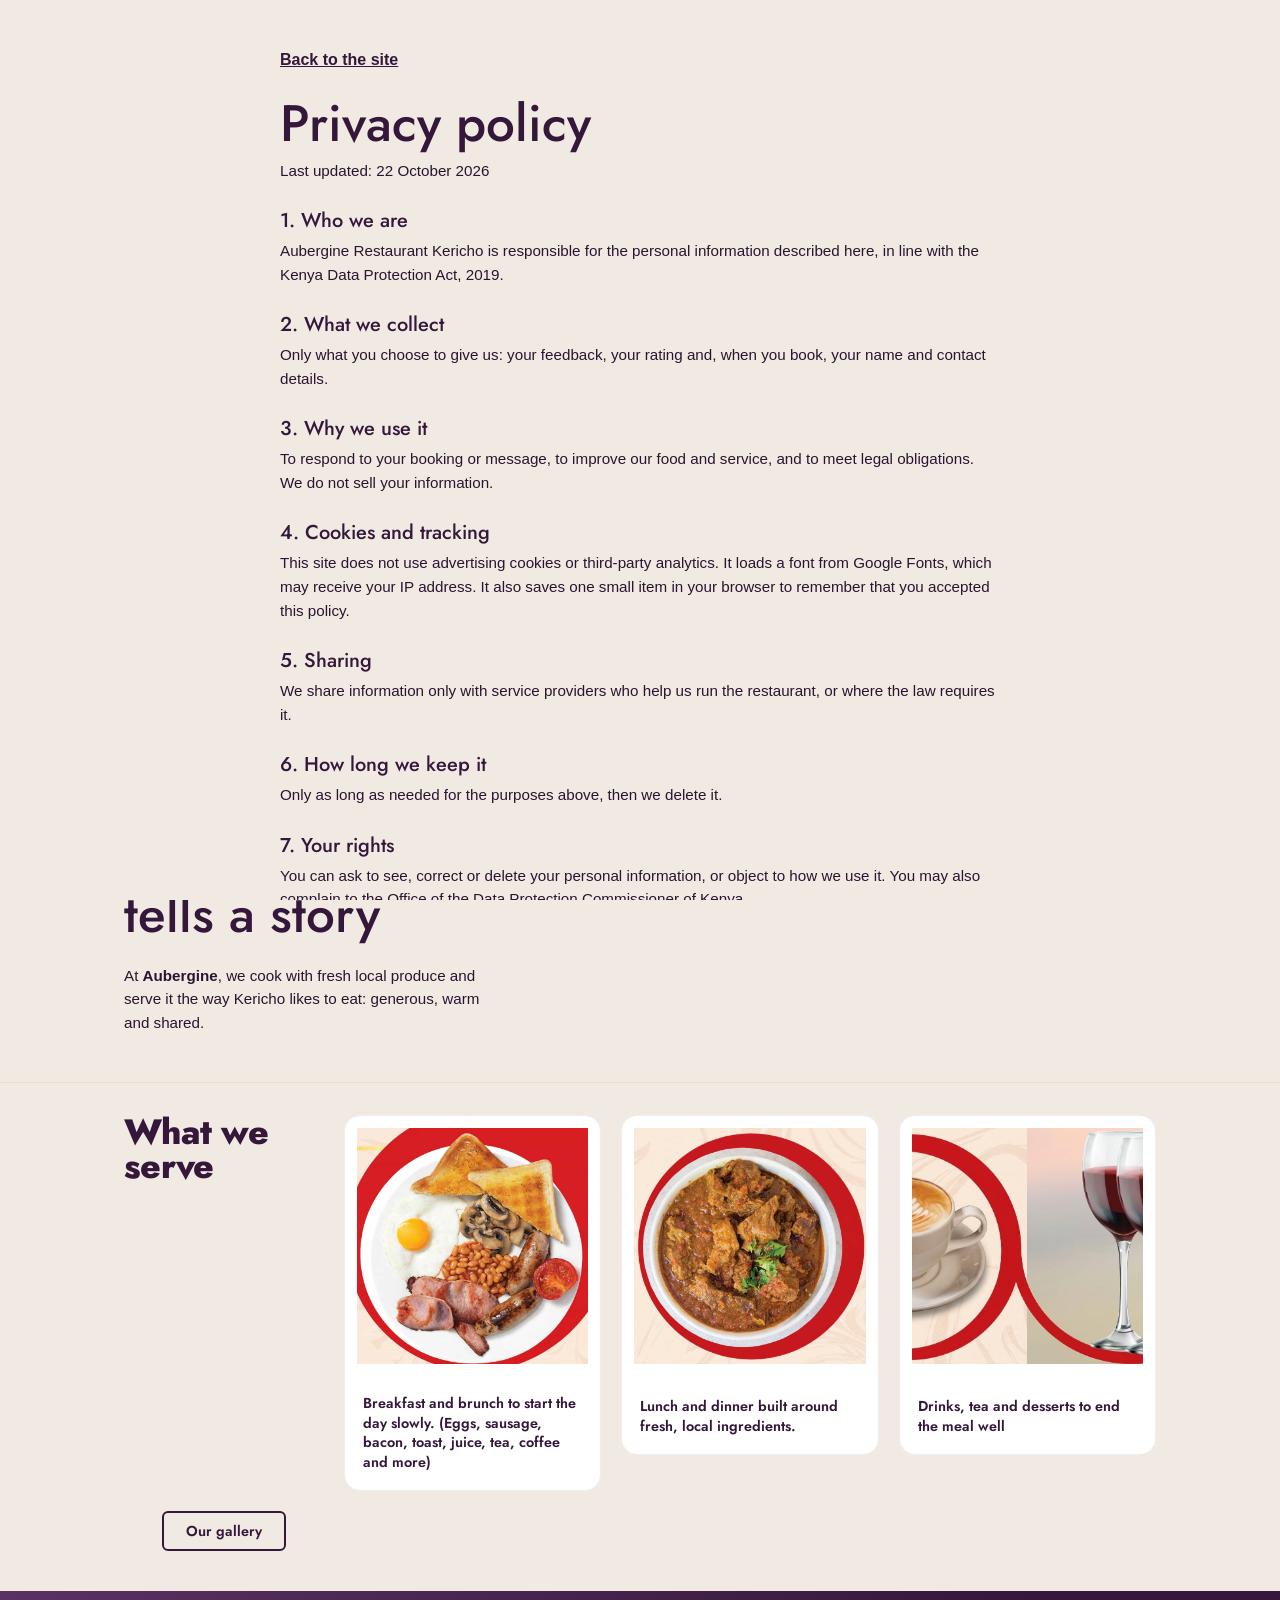
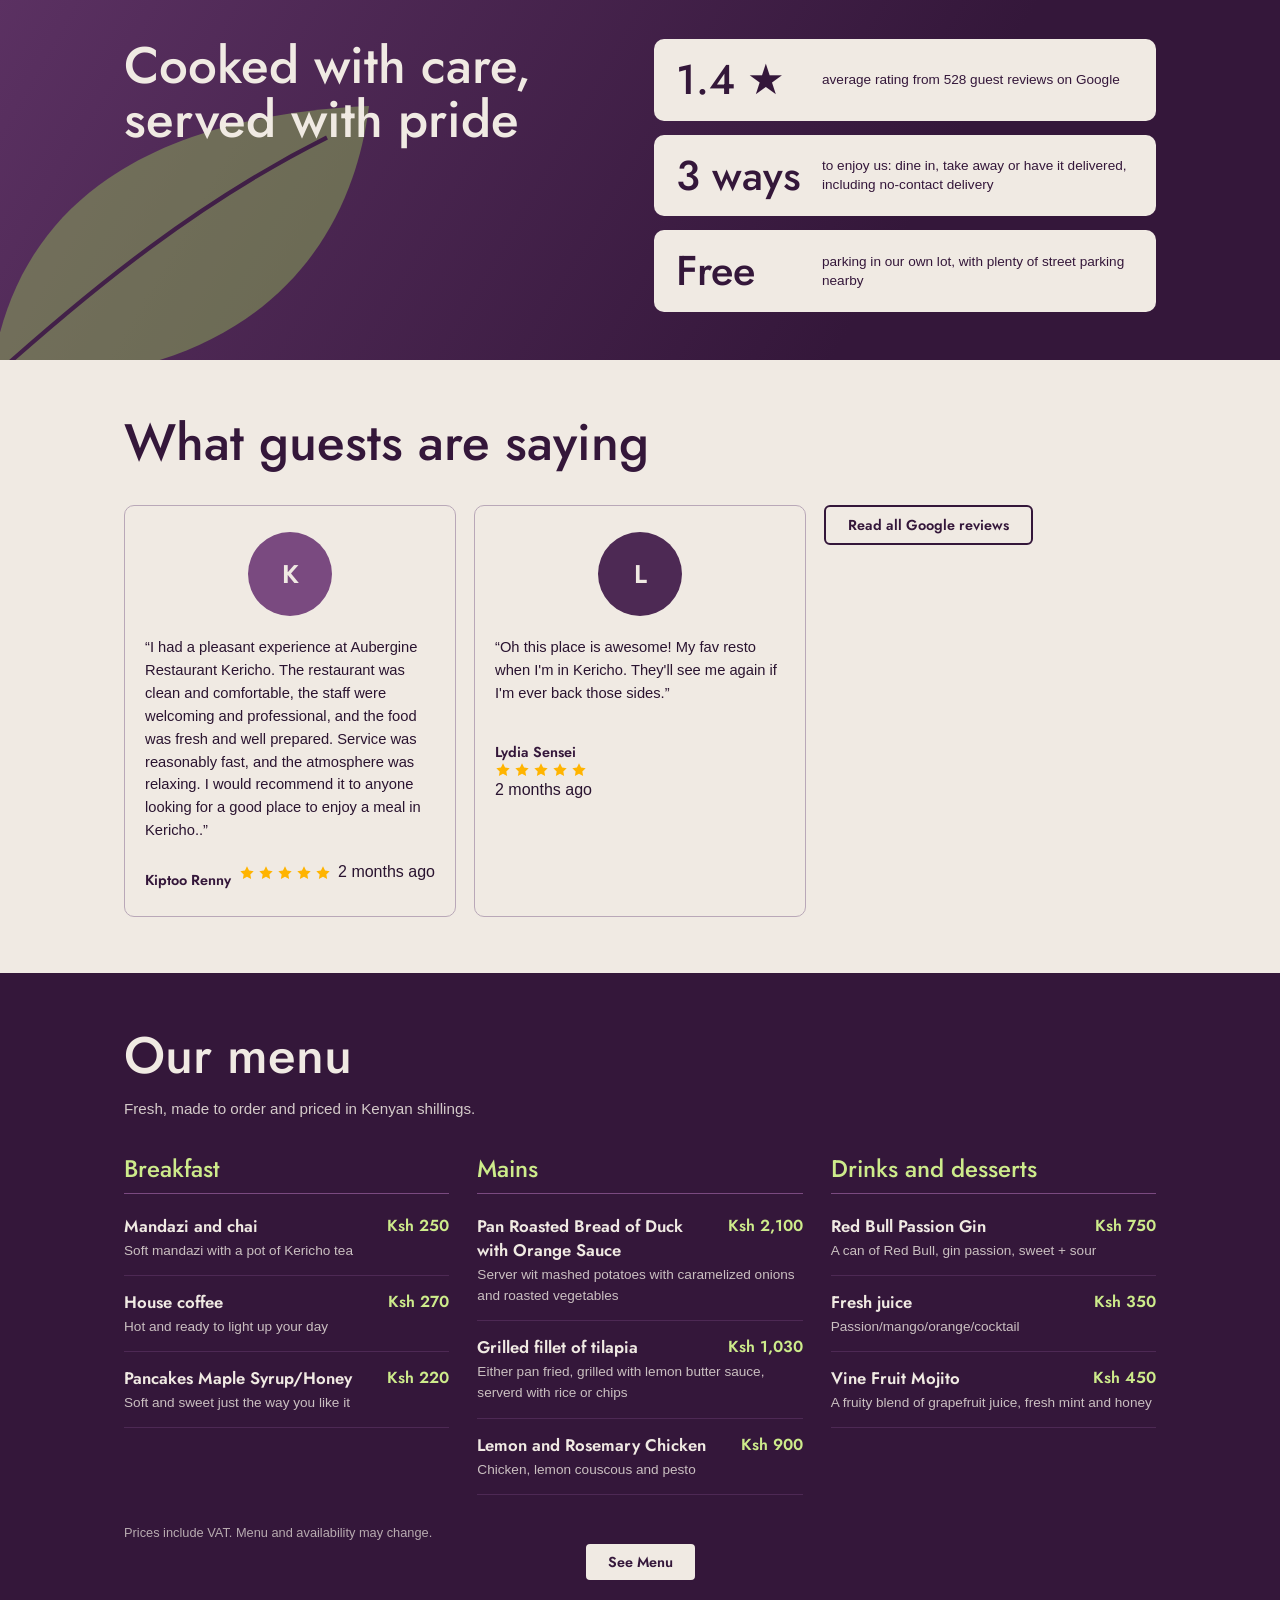
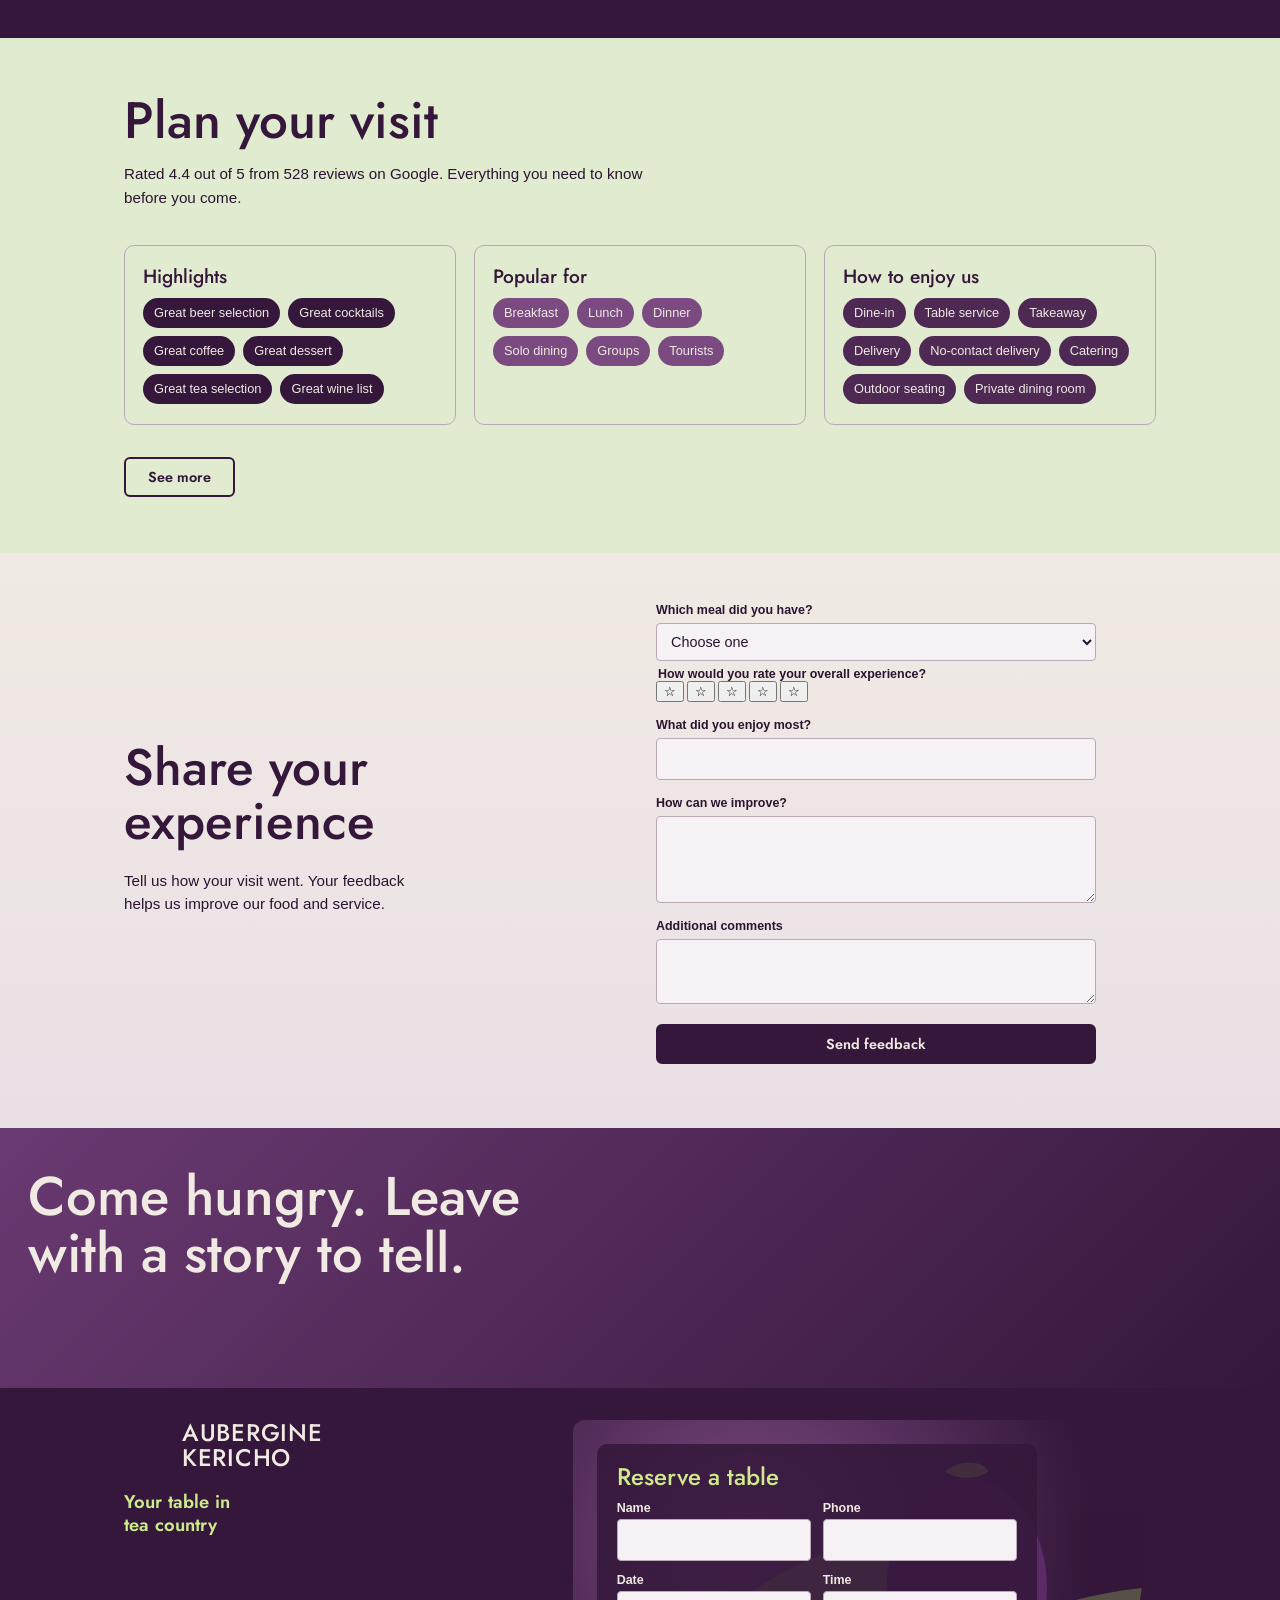
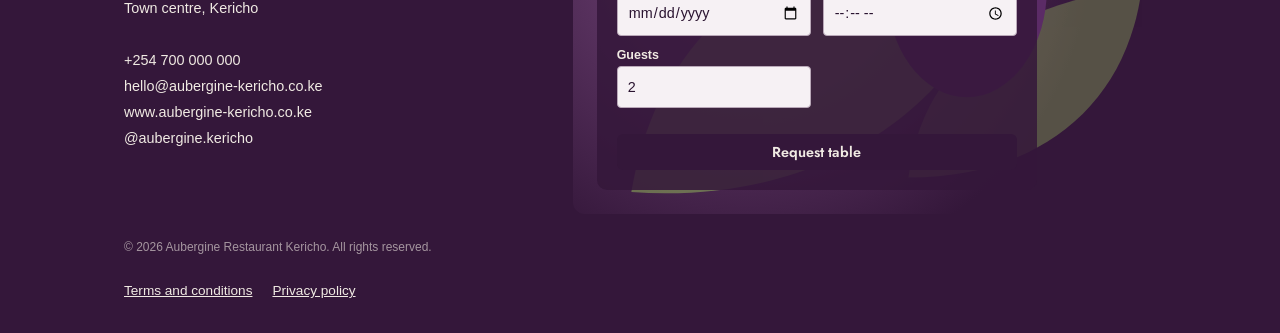
==== index.html @ fbb8e42e "aubergine site" ====
<!DOCTYPE html>
<html lang="en">
<head>
<meta charset="utf-8">
<meta name="viewport" content="width=device-width, initial-scale=1, viewport-fit=cover">
<title>Aubergine Restaurant Kericho</title>
<link rel="preconnect" href="https://fonts.googleapis.com">
<link rel="preconnect" href="https://fonts.gstatic.com" crossorigin>
<link href="https://fonts.googleapis.com/css2?family=Jost:wght@400;500;600;700&display=swap" rel="stylesheet">
<link rel="stylesheet" href="style.css">
</head>
<body>

<header class="hero" id="top">
 <nav aria-label="Main">
  <a class="brand" href="#top">AUBERGINE<br>KERICHO</a>
  <ul id="navlinks"><li><a href="#about">About</a></li><li><a href="#menu">Menu</a></li><li><a href="#info">Visit</a></li><li><a href="#guests">Guests</a></li><li><a href="#feedback">Feedback</a></li><li><a href="#contact">Contact</a></li></ul>
  <button type="button" class="burger" id="burger" aria-label="Menu" aria-expanded="false" aria-controls="navlinks"><span></span><span></span><span></span></button>
 </nav>
 <h1>Good food, grown in tea country.</h1>
</header>

<div class="strip">
 <div class="wrap"><p>A table is waiting for you in Kericho</p><a class="btn" href="#contact">Reserve a table</a></div>
</div>

<section class="intro" id="about">
 <div class="wrap">
  <div><h2>Every plate<br>tells a story</h2>
  <p>At <strong>Aubergine</strong>, we cook with fresh local produce and serve it the way Kericho likes to eat: generous, warm and shared.</p></div>
 </div>
</section>

<section class="help" id="serve" aria-label="What we serve">
 <div class="wrap">
  <h3>What we<br>serve</h3>
  <div class="card">
    <img src="public/brkfast.jpg" alt="Breakfast and brunch">
  <p>Breakfast and brunch to start the day slowly.
    (Eggs, sausage, bacon, toast, juice, tea, coffee and more)
  </p></div>
  <div class="card">
    <img src="public/dinner.jpg" alt="Lunch and dinner">
    <p>Lunch and dinner built around fresh, local ingredients.

    </p></div>
  <div class="card">
    <img src="public/cocktail.jpg" alt="Drinks, tea and desserts">
    <p>Drinks, tea and desserts to end the meal well</p></div>
  <div class="button" style="text-align:center;position:relative;color:#fff;"><a href="aubergine-gallery.html" class="btn">Our gallery</a></div>
 </div>
</section>

<section class="impact" aria-label="Why guests choose us">
 <svg class="leaf" viewBox="0 0 400 300" aria-hidden="true"><path d="M20 280C40 120 160 30 380 20 360 180 240 290 20 280Z" fill="#8FB05A"/><path d="M20 280C120 190 220 110 340 50" stroke="#34173A" stroke-width="4" fill="none"/></svg>
 <div class="wrap">
  <h2>Cooked with care,<br>served with pride</h2>
  <div class="stats">
   <div class="stat"><b><span class="count" data-target="4.4" data-decimals="1">0</span> ★</b><span>average rating from 528 guest reviews on Google</span></div>
   <div class="stat"><b>3 ways</b><span>to enjoy us: dine in, take away or have it delivered, including no-contact delivery</span></div>
   <div class="stat"><b>Free</b><span>parking in our own lot, with plenty of street parking nearby</span></div>
  </div>
 </div>
</section>

<section class="say" id="guests">
 <div class="wrap">
  <h2>What guests are saying</h2>
  <div class="quotes">
   <div class="quote"><div class="av" style="background:#7A4A80">K</div><p>“I had a pleasant experience at Aubergine Restaurant Kericho. The restaurant was clean and comfortable, the staff were welcoming and professional, and the food was fresh and well prepared. Service was reasonably fast, and the atmosphere was relaxing. I would recommend it to anyone looking for a good place to enjoy a meal in Kericho..”</p>
   <div class="review-foot">
   <cite>Kiptoo Renny</cite>
<div class="stars">
  <svg viewBox="0 0 24 24"><path d="M12 2l3.09 6.26L22 9.27l-5 4.87 1.18 6.88L12 17.77l-6.18 3.25L7 14.14 2 9.27l6.91-1.01L12 2z"/></svg>
  <svg viewBox="0 0 24 24"><path d="M12 2l3.09 6.26L22 9.27l-5 4.87 1.18 6.88L12 17.77l-6.18 3.25L7 14.14 2 9.27l6.91-1.01L12 2z"/></svg>
  <svg viewBox="0 0 24 24"><path d="M12 2l3.09 6.26L22 9.27l-5 4.87 1.18 6.88L12 17.77l-6.18 3.25L7 14.14 2 9.27l6.91-1.01L12 2z"/></svg>
  <svg viewBox="0 0 24 24"><path d="M12 2l3.09 6.26L22 9.27l-5 4.87 1.18 6.88L12 17.77l-6.18 3.25L7 14.14 2 9.27l6.91-1.01L12 2z"/></svg>
  <svg viewBox="0 0 24 24"><path d="M12 2l3.09 6.26L22 9.27l-5 4.87 1.18 6.88L12 17.77l-6.18 3.25L7 14.14 2 9.27l6.91-1.01L12 2z"/></svg>
</div>
<span class="when">2 months ago</span>
</div>
</div>
   <div class="quote"><div class="av" style="background:#4D2954">L</div><p>“Oh this place is awesome! My fav resto when I'm in Kericho. They'll see me again if I'm ever back those sides.”</p>
   <cite>Lydia Sensei</cite>
   <div class="stars">
  <svg viewBox="0 0 24 24"><path d="M12 2l3.09 6.26L22 9.27l-5 4.87 1.18 6.88L12 17.77l-6.18 3.25L7 14.14 2 9.27l6.91-1.01L12 2z"/></svg>
  <svg viewBox="0 0 24 24"><path d="M12 2l3.09 6.26L22 9.27l-5 4.87 1.18 6.88L12 17.77l-6.18 3.25L7 14.14 2 9.27l6.91-1.01L12 2z"/></svg>
  <svg viewBox="0 0 24 24"><path d="M12 2l3.09 6.26L22 9.27l-5 4.87 1.18 6.88L12 17.77l-6.18 3.25L7 14.14 2 9.27l6.91-1.01L12 2z"/></svg>
  <svg viewBox="0 0 24 24"><path d="M12 2l3.09 6.26L22 9.27l-5 4.87 1.18 6.88L12 17.77l-6.18 3.25L7 14.14 2 9.27l6.91-1.01L12 2z"/></svg>
  <svg viewBox="0 0 24 24"><path d="M12 2l3.09 6.26L22 9.27l-5 4.87 1.18 6.88L12 17.77l-6.18 3.25L7 14.14 2 9.27l6.91-1.01L12 2z"/></svg>
</div>
<span class="when">2 months ago</span>
</div>
<div class="button" syle="text-align:center;"><a href="https://www.google.com/maps/place/Aubergine+Restaurant+Kericho/@-0.3686325,35.2869205,15z/data=!4m15!1m8!3m7!1s0x182a57a4e3a157e9:0xf380d24f5758630e!2sAubergine+Restaurant+Kericho!8m2!3d-0.3686325!4d35.2869205!10e5!16s%2Fg%2F11f62tsm5w!3m5!1s0x182a57a4e3a157e9:0xf380d24f5758630e!8m2!3d-0.3686325!4d35.2869205!16s%2Fg%2F11f62tsm5w?entry=ttu&g_ep=EgoyMDI2MTAyMC4wIKXMDSoASAFQAw%3D%3D" class="btn">Read all Google reviews</a></div>
</div>
</section>

<section class="menu" id="menu">
 <div class="wrap">
  <h2>Our menu</h2>
  <p class="sub">Fresh, made to order and priced in Kenyan shillings.</p>
  <div class="mcols">
   <div class="mcol"><h3>Breakfast</h3>
    <div class="item"><b>Mandazi and chai</b><i class="pr" style="font-style:normal">Ksh 250</i><span>Soft mandazi with a pot of Kericho tea</span></div>
    <div class="item"><b>House coffee</b><i class="pr" style="font-style:normal">Ksh 270</i><span>Hot and ready to light up your day</span></div>
    <div class="item"><b>Pancakes Maple Syrup/Honey</b><i class="pr" style="font-style:normal">Ksh 220</i><span>Soft and sweet just the way you like it</span></div>
   </div>
   <div class="mcol"><h3>Mains</h3>
    <div class="item"><b>Pan Roasted Bread of Duck with Orange Sauce</b><i class="pr" style="font-style:normal">Ksh 2,100</i><span>Server wit mashed potatoes with caramelized onions and roasted vegetables</span></div>
    <div class="item"><b>Grilled  fillet of tilapia</b><i class="pr" style="font-style:normal">Ksh 1,030</i><span>Either pan fried, grilled with lemon butter sauce, serverd with rice or chips</span></div>
    <div class="item"><b>Lemon and Rosemary Chicken</b><i class="pr" style="font-style:normal">Ksh 900</i><span>Chicken, lemon couscous and pesto</span></div>
   </div>
   <div class="mcol"><h3>Drinks and desserts</h3>
    <div class="item"><b>Red Bull Passion Gin</b><i class="pr" style="font-style:normal">Ksh 750</i><span>A can of Red Bull, gin passion, sweet + sour</span></div>
    <div class="item"><b>Fresh juice</b><i class="pr" style="font-style:normal">Ksh 350</i><span>Passion/mango/orange/cocktail</span></div>
    <div class="item"><b>Vine Fruit Mojito</b><i class="pr" style="font-style:normal">Ksh 450</i><span>A fruity blend of grapefruit juice, fresh mint and honey</span></div>
   </div>
  </div>
  <p class="note">Prices include VAT. Menu and availability may change.</p>
  <div class="button" style="text-align:center;"><a href="aubergine-menu.html" class="btn">See Menu</a></div>
 </div>
</section>

<section class="info" id="info">
 <div class="wrap">
  <h2>Plan your visit</h2>
  <p class="sub">Rated 4.4 out of 5 from 528 reviews on Google. Everything you need to know before you come.</p>
  <div class="igrid" id="igrid">
   <div class="grp"><h3>Highlights</h3><ul><li>Great beer selection</li><li>Great cocktails</li><li>Great coffee</li><li>Great dessert</li><li>Great tea selection</li><li>Great wine list</li></ul></div>
   <div class="grp"><h3>Popular for</h3><ul><li>Breakfast</li><li>Lunch</li><li>Dinner</li><li>Solo dining</li><li>Groups</li><li>Tourists</li></ul></div>
   <div class="grp"><h3>How to enjoy us</h3><ul><li>Dine-in</li><li>Table service</li><li>Takeaway</li><li>Delivery</li><li>No-contact delivery</li><li>Catering</li><li>Outdoor seating</li><li>Private dining room</li></ul></div>
   <div class="grp"><h3>Dining options</h3><ul><li>Breakfast</li><li>Brunch</li><li>Lunch</li><li>Dinner</li><li>Dessert</li><li>Quick bite</li><li>Small plates</li><li>All you can eat</li><li>Late-night food</li><li>Happy-hour food</li></ul></div>
   <div class="grp"><h3>Drinks</h3><ul><li>Beer</li><li>Wine</li><li>Cocktails</li><li>Spirits</li><li>Coffee</li><li>Happy-hour drinks</li><li>Bar on site</li></ul></div>
   <div class="grp"><h3>Vegan and vegetarian</h3><ul><li>Vegan options</li><li>Vegetarian options</li></ul></div>
   <div class="grp"><h3>Atmosphere</h3><ul><li>Casual</li><li>Cosy</li><li>Quiet</li><li>Romantic</li><li>Trendy</li><li>Upmarket</li></ul></div>
   <div class="grp"><h3>Families</h3><ul><li>Good for kids</li><li>Good for kids’ birthdays</li><li>High chairs</li><li>Kids’ menu</li></ul></div>
   <div class="grp"><h3>Reservations</h3><ul><li>Accepted</li><li>Recommended for brunch</li><li>Recommended for lunch</li><li>Recommended for dinner</li></ul></div>
   <div class="grp"><h3>Payments</h3><ul><li>Credit cards</li><li>Debit cards</li><li>Mobile payments (NFC)</li></ul></div>
   <div class="grp"><h3>Parking</h3><ul><li>Free parking lot</li><li>Free street parking</li><li>Plenty of parking</li></ul></div>
   <div class="grp"><h3>Accessibility</h3><ul><li>Wheelchair-accessible car park</li><li>Wheelchair-accessible entrance</li><li>Wheelchair-accessible seating</li><li>Wheelchair-accessible toilet</li><li>Toilet on site</li></ul></div>
  </div>
  <p class="cta"><button type="button" class="more" id="more-btn" aria-expanded="false" aria-controls="igrid">See more</button></a></p>
 </div>
</section>

<section class="share" id="feedback">
 <div class="wrap">
  <div><h2>Share your<br>experience</h2><p class="lead">Tell us how your visit went. Your feedback helps us improve our food and service.</p></div>
  <div>
   <form id="fb" novalidate>
    <label for="meal">Which meal did you have?</label>
    <select id="meal" required><option value="">Choose one</option><option>Breakfast / Brunch</option><option>Lunch</option><option>Dinner</option><option>Drinks and dessert</option></select>
    <fieldset><legend>How would you rate your overall experience?</legend>
     <div class="stars" id="stars" role="radiogroup" aria-label="Rating"></div></fieldset>
    <label for="love">What did you enjoy most?</label><input id="love" type="text" maxlength="120" autocomplete="off">
    <label for="improve">How can we improve?</label><textarea id="improve" rows="3" maxlength="500"></textarea>
    <label for="more">Additional comments</label><textarea id="more" rows="2" maxlength="500"></textarea>
    <button class="btn" type="submit">Send feedback</button>
   </form>
   <div class="thanks" id="thanks" role="status" tabindex="-1">Thank you. Your feedback has been recorded and helps us serve you better.</div>
  </div>
 </div>
</section>

<section class="fhero" aria-label="Closing"><h2>Come hungry. Leave with a story to tell.</h2></section>

<footer id="contact">
 <div class="wrap">
  <div>
   <a class="brand" href="#top"><svg width="48" height="48" aria-hidden="true" style="color:var(--lime)"><use href="#logo"/></svg><span style="font-size:1.5rem">AUBERGINE<br>KERICHO</span></a>
   <p class="tag">Your table in<br>tea country</p>
   <address>
    Town centre, Kericho<br><br>
    +254 700 000 000<br>
    hello@aubergine-kericho.co.ke<br>
    www.aubergine-kericho.co.ke<br>
    @aubergine.kericho
   </address>
  </div>
  <div class="panel">
   <svg viewBox="0 0 400 280" preserveAspectRatio="xMidYMid slice" aria-hidden="true"><g fill="#8FB05A" opacity=".55"><path d="M40 260C60 140 150 80 300 70 290 190 180 270 40 260Z"/><path d="M230 250C240 170 300 130 390 120 380 200 320 250 230 250Z" opacity=".7"/></g><ellipse cx="270" cy="120" rx="55" ry="75" fill="#5B2B66"/><path d="M255 40c10-8 25-8 30 0-8 6-22 6-30 0Z" fill="#8FB05A"/></svg>
   <form class="rform" id="rform" novalidate>
    <h3>Reserve a table</h3>
    <div><label for="rname">Name</label><input id="rname" type="text" maxlength="60" required autocomplete="name"></div>
    <div><label for="rphone">Phone</label><input id="rphone" type="tel" maxlength="20" pattern="[0-9+ ()\-]{7,20}" required autocomplete="tel"></div>
    <div><label for="rdate">Date</label><input id="rdate" type="date" required></div>
    <div><label for="rtime">Time</label><input id="rtime" type="time" required></div>
    <div><label for="rguests">Guests</label><input id="rguests" type="number" min="1" max="50" value="2" required></div>
    <button class="btn" type="submit">Request table</button>
    <p class="rmsg" id="rmsg" role="status" tabindex="-1"></p>
   </form>

  </div>
 </div>
 <div class="wrap"><div><p class="copy">© 2026 Aubergine Restaurant Kericho. All rights reserved.</p>
 <div class="flinks"><a href="#terms">Terms and conditions</a><a href="#privacy">Privacy policy</a></div></div></div>
</footer>

<section class="legal" id="terms" aria-label="Terms and conditions"><article>
 <a class="back" href="#top">Back to the site</a>
 <h2>Terms and conditions</h2><p>Last updated: 22 October 2026</p>
 <h3>1. About these terms</h3><p>These terms apply to your use of this website and to bookings made with Aubergine Restaurant Kericho (“we”, “us”). By using the site you agree to them.</p>
 <h3>2. Reservations</h3><p>A reservation is held for 15 minutes after the booked time. Please tell us as early as you can if you need to change or cancel. For large groups we may ask for a deposit, which we will confirm with you in advance.</p>
 <h3>3. Menu and prices</h3><p>Menu items and prices are shown in Kenyan shillings and include applicable taxes. Items may be unavailable and prices may change without notice.</p>
 <h3>4. Allergies</h3><p>Please tell your server about any food allergy before ordering. Our kitchen handles common allergens, so we cannot guarantee any dish is completely allergen free.</p>
 <h3>5. Feedback you send us</h3><p>When you send feedback you allow us to use it to improve our service. We will not publish your name without your permission.</p>
 <h3>6. Website use</h3><p>You agree not to misuse the site, attempt to gain unauthorised access, or send harmful code. Content on the site belongs to Aubergine Restaurant Kericho.</p>
 <h3>7. Liability</h3><p>We take reasonable care with the information on this site but do not guarantee it is always complete or current. Nothing here limits your rights under Kenyan consumer law.</p>
 <h3>8. Governing law</h3><p>These terms are governed by the laws of Kenya.</p>
 <h3>9. Contact</h3><p>Questions about these terms: hello@aubergine-kericho.co.ke</p>
</article></section>

<section class="legal" id="privacy" aria-label="Privacy policy"><article>
 <a class="back" href="#top">Back to the site</a>
 <h2>Privacy policy</h2><p>Last updated: 22 October 2026</p>
 <h3>1. Who we are</h3><p>Aubergine Restaurant Kericho is responsible for the personal information described here, in line with the Kenya Data Protection Act, 2019.</p>
 <h3>2. What we collect</h3><p>Only what you choose to give us: your feedback, your rating and, when you book, your name and contact details.</p>
 <h3>3. Why we use it</h3><p>To respond to your booking or message, to improve our food and service, and to meet legal obligations. We do not sell your information.</p>
 <h3>4. Cookies and tracking</h3><p>This site does not use advertising cookies or third-party analytics. It loads a font from Google Fonts, which may receive your IP address. It also saves one small item in your browser to remember that you accepted this policy.</p>
 <h3>5. Sharing</h3><p>We share information only with service providers who help us run the restaurant, or where the law requires it.</p>
 <h3>6. How long we keep it</h3><p>Only as long as needed for the purposes above, then we delete it.</p>
 <h3>7. Your rights</h3><p>You can ask to see, correct or delete your personal information, or object to how we use it. You may also complain to the Office of the Data Protection Commissioner of Kenya.</p>
 <h3>8. Contact</h3><p>Privacy requests: hello@aubergine-kericho.co.ke</p>
 <p>By clicking Accept you confirm you have read this policy and our <a href="#terms">Terms and conditions</a>.</p>
 <p><button type="button" class="btn acc" id="accept">Accept and continue</button></p>
</article></section>

<script src="script.js" defer></script>
</body>
</html>
---- style.css ----
:root{--plum:#34173A;--plum2:#4D2954;--mauve:#7A4A80;--lilac:#B793BA;--cream:#F0EAE3;--cream2:#E6DDD3;--lime:#CDEB8B;--ink:#2A1430;
box-sizing:border-box;padding-top:env(safe-area-inset-top,0px);padding-bottom:env(safe-area-inset-bottom,0px)}
*,*::before,*::after{box-sizing:inherit}
html{scroll-behavior:smooth;scroll-padding-top:64px}
body{margin:0;background:var(--cream);color:var(--ink);font-family:Arial,Helvetica,sans-serif;line-height:1.55}
h1,h2,h3,.brand,.stat b{font-family:Jost,"Futura","Century Gothic",Arial,sans-serif;font-weight:500;line-height:1.05;margin:0}
h2{font-size:clamp(2rem,4.5vw,3.2rem);color:var(--plum)}
p{margin:0}
a{color:inherit}
:focus-visible{outline:3px solid var(--lime);outline-offset:3px}
.wrap{max-width:1080px;margin:0 auto;padding:0 24px}
.btn{display:inline-block;background:var(--lime);color:var(--plum);font:600 .9rem Jost,Arial,sans-serif;padding:10px 22px;border-radius:6px;text-decoration:none;border:0;cursor:pointer}
.btn:hover{background:#dff4ae}

/* nav */
nav{position:absolute;inset:0 0 auto 0;z-index:5;display:flex;justify-content:space-between;align-items:center;padding:18px 28px;color:var(--cream)}
.brand{display:flex;align-items:center;gap:10px;font-size:1.15rem;letter-spacing:.04em;text-decoration:none}
nav ul{display:flex;gap:24px;list-style:none;margin:0;padding:0;font-size:.9rem}
nav a{text-decoration:none}nav ul a:hover{color:var(--lime)}

/* hero */
.hero{
    position: relative;
    min-height: clamp(520px, 78vh, 760px);
    display: flex;
    flex-direction: column;
    justify-content:flex-end;
    padding:0 28px 56px;
    background:
    linear-gradient(to bottom,rgba(29,16,54,0.65)0%, rgba(29,16,54,0.15)5%),
    url('public/hero.jpg') center/cover no-repeat;
    color:var(--cream);
}
.hero h1{
    position: relative;
    font-size:clamp(2.6rem,7vw,5rem);
    max-width:640px;
    margin-top:80px;
    z-index:2;
}
.strip{background:var(--plum);color:var(--cream);padding:18px 0}
.strip .wrap{display:flex;justify-content:space-between;align-items:center;gap:16px;flex-wrap:wrap}
.strip p{font:400 1.2rem Jost,Arial,sans-serif}

/* intro */
.intro{padding:56px 0 48px}
.intro p{max-width:360px;margin-top:22px;font-size:.95rem}
.intro .wrap{display:grid;grid-template-columns:1fr 1fr;gap:24px}

/* cards */
.help{border-top:1px solid var(--cream2);padding:32px 0 40px}
.help .wrap{display:grid;grid-template-columns:200px repeat(3,1fr);gap:20px;align-items:start}
.help h3{color:var(--plum);font-size:2.2rem;line-height:0.95;font-weight:800;letter-spacing:-0.02em;align-self:start;margin: top 10px}
.card{
  border-radius:16px;
  padding:0;
  min-height:340px;
  display:flex;
  flex-direction:column;
  background:#fff;
  overflow:hidden;
  border:1px solid #eee;
}
.card img{
  width:100%;
  height:260px;
  object-fit:cover;
  display:block;
  padding:12px;
}
.card p{
  font:600 .9rem/1.35 Jost,Arial,sans-serif;
  color:var(--plum);
  padding:18px;
  margin-top:auto;
}
.card svg{display:none} 

@media (max-width: 768px){
    .help .wrap{
        grid-template-columns: 1fr;
    }
    .card{
        min-height: auto;
    }
    .card img{
        height: 220px;
        object-fit:contain;
        object-position: center;
        padding: 8px;
        background: #fff;
    }
}
.btn{background:var(--cream);color:var(--plum);border:2px solid var(--plum);padding:8px 22px;border-radius:6px;cursor:pointer}
.stat b, .stat b .count {
    font-size: 30px;
    font-weight: 80px;
    line-height: 1;
}
.stat > span {
    font-size: 19px;
    line-height: 1.4;
}
.count {
    font-size: inherit !important;
    font-weight: inherit;
    display: inline;
}
.rating-big {
    font-size: 42px;
    font-weight: 800;
    line-height: 1;
    color: #8FB05A
}
.rating-big .count {
    font-size: inherit !important;
}

/* impact */
.impact{position:relative;background:linear-gradient(120deg,#5b3162,#34173A 70%);color:var(--cream);padding:48px 0;overflow:hidden}
.impact svg.leaf{position:absolute;left:-30px;bottom:-40px;width:420px;opacity:.5}
.impact .wrap{position:relative;display:grid;grid-template-columns:1fr 1fr;gap:28px;align-items:start}
.impact h2{color:var(--cream)}
.stats{display:grid;gap:14px}
.stat{background:var(--cream);color:var(--plum);border-radius:10px;padding:20px 22px;display:grid;grid-template-columns:130px 1fr;gap:16px;align-items:center}
.stat b{font-size:clamp(1.8rem,4vw,2.6rem)}
.stat span{font-size:.85rem}

/* testimonials */
.say{padding:56px 0}
.say h2{margin-bottom:36px}
.quotes{display:grid;grid-template-columns:repeat(3,1fr);gap:18px}
.quote{border:1px solid #b9a8b8;border-radius:10px;padding:26px 20px;text-align:left}
.av{width:84px;height:84px;border-radius:50%;margin:0 auto 20px;display:grid;place-items:center;font:600 1.6rem Jost,sans-serif;color:var(--cream)}
.quote p{font-size:.92rem;min-height:92px}
.quote cite{display:block;margin-top:14px;font:600 .9rem Jost,Arial,sans-serif;font-style:normal;color:var(--plum)}
.review-foot{display:flex;justify-content:space-between;align-items:center;margin-top:14px}
.review-right{display:flex;flex-direction:column;align-items:flex-end;gap:1px;margin-top:1px}
.stars{position:static;right:16px;display:flex;gap:3px}
.stars svg{width:16px;height:16px;fill:#FFB400}
.review-date{font-size:11px;color:#888;font-style:normal}

/* form */
.share{padding:40px 0 64px;background:linear-gradient(var(--cream),#e9e0e6)}
.share .wrap{display:grid;grid-template-columns:1fr 1fr;gap:32px;align-items:center}
.share .lead{margin-top:20px;max-width:300px;font-size:.95rem}
form{display:grid;gap:6px;max-width:440px}
label,legend{font:600 .78rem Arial,sans-serif;color:var(--ink);margin-top:10px}
input,select,textarea{width:100%;font:inherit;font-size:.9rem;padding:9px 10px;border:1px solid #b9a8b8;border-radius:4px;background:#f6f1f4;color:var(--ink)}
fieldset{border:0;padding:0;margin:0}
.form-stars{display:flex;gap:10px;margin-top:6px}
.form-stars button{background:none;border:0;cursor:pointer;font-size:1.6rem;line-height:1;color:#8a6b8e;padding:2px}
.form-stars button.on{color:var(--plum)}
form .btn{background:var(--plum);color:var(--cream);margin-top:14px;width:100%;text-align:center}
.thanks{display:none;background:var(--plum);color:var(--cream);padding:22px;border-radius:8px;max-width:440px}
.thanks.show{display:block}

/* footer */
.fhero{position:relative;background:linear-gradient(135deg,#6a3a72,#34173A);color:var(--cream);padding:40px 28px;min-height:260px;display:flex;align-items:flex-start}
.fhero h2{color:var(--cream);max-width:520px;font-size:clamp(2rem,5vw,3.4rem)}
footer{background:var(--plum);color:var(--cream);padding:32px 0}
footer .wrap{display:grid;grid-template-columns:1fr 1.4fr;gap:32px}
footer .tag{font:600 1.15rem/1.25 Jost,sans-serif;color:var(--lime);margin-top:20px}
footer address{font-style:normal;font-size:.9rem;line-height:1.8;margin-top:60px}
.panel{border-radius:12px;min-height:280px;background:radial-gradient(circle at 30% 30%,#7a4a80,#34173A 70%);position:relative;overflow:hidden}
.panel svg{position:absolute;inset:0;width:100%;height:100%}
.copy{font-size:.75rem;opacity:.6;margin-top:24px}

/* menu */
.menu{padding:56px 0;background:var(--plum);color:var(--cream)}
.menu h2{color:var(--cream)}
.menu .sub{margin:14px 0 36px;font-size:.95rem;max-width:480px;opacity:.85}
.mcols{display:grid;grid-template-columns:repeat(3,1fr);gap:28px}
.mcol h3{font-size:1.5rem;color:var(--lime);padding-bottom:12px;border-bottom:1px solid var(--mauve);margin-bottom:6px}
.item{display:grid;grid-template-columns:1fr auto;gap:2px 14px;padding:14px 0;border-bottom:1px solid var(--plum2)}
.item b{font:600 1.05rem Jost,Arial,sans-serif}
.item .pr{font:600 1rem Jost,Arial,sans-serif;color:var(--lime)}
.item span{grid-column:1/-1;font-size:.85rem;opacity:.8}
.note{margin-top:28px;font-size:.8rem;opacity:.7}
/* plan your visit */
.info{padding:56px 0;background:#E1EBD0}
.info .sub{margin:14px 0 36px;font-size:.95rem;max-width:520px}
.igrid{display:grid;grid-template-columns:repeat(3,1fr);gap:18px}
.grp{border:1px solid #b9a8b8;border-radius:10px;padding:20px 18px}
.grp h3{font-size:1.2rem;color:var(--plum);margin-bottom:12px}
.grp ul{list-style:none;margin:0;padding:0;display:flex;flex-wrap:wrap;gap:8px}
.grp li{background:var(--plum);color:var(--cream);font-size:.8rem;padding:5px 11px;border-radius:999px}
.grp:nth-child(3n+2) li{background:var(--mauve)}
.grp:nth-child(3n) li{background:var(--plum2)}
.igrid:not(.open) .grp:nth-child(n+4){display:none}
.info .cta{margin-top:32px;display:flex;gap:14px;flex-wrap:wrap;align-items:center}
.more{font:600 .9rem Jost,Arial,sans-serif;background:transparent;color:var(--plum);border:2px solid var(--plum);padding:8px 22px;border-radius:6px;cursor:pointer}
.more:hover{background:var(--plum);color:var(--cream)}
.info .btn{background:var(--plum);color:var(--cream)}
/* legal pages */
.legal{display:none;position:fixed;inset:0;z-index:20;overflow-y:auto;background:var(--cream);padding:48px 24px 80px}
.legal:target{display:block}
.legal article{max-width:720px;margin:0 auto}
.legal h2{margin-bottom:8px}
.legal h3{font-size:1.25rem;color:var(--plum);margin:28px 0 8px}
.legal p,.legal li{font-size:.95rem;margin-bottom:8px}
.legal .back{display:inline-block;margin-bottom:24px;font-weight:600;color:var(--plum)}
.flinks{display:flex;gap:20px;margin-top:24px;font-size:.85rem}
@media (max-width:820px){
 .igrid{grid-template-columns:1fr}
 .mcols{grid-template-columns:1fr}
 nav ul{display:none}
 .intro .wrap,.impact .wrap,.share .wrap,footer .wrap{grid-template-columns:1fr}
 .help .wrap{grid-template-columns:1fr}
 .quotes{grid-template-columns:1fr}
 .stat{grid-template-columns:110px 1fr}
 footer address{margin-top:24px}
}
@media (prefers-reduced-motion:reduce){html{scroll-behavior:auto}}

/* hero tweaks */
nav{display:grid;grid-template-columns:1fr auto 1fr;align-items:center}
nav .brand{grid-column:2;justify-content:center;text-align:center}
nav ul{grid-column:3;justify-self:end}
.burger{display:none;grid-column:3;justify-self:end}
.strip .btn{background:#fff;color:var(--plum)}
.strip .btn:hover{background:var(--cream)}

/* mobile menu */
@media (max-width:820px){
 .burger{display:flex;flex-direction:column;gap:5px;background:none;border:0;padding:10px;cursor:pointer}
 .burger span{display:block;width:24px;height:2px;background:var(--cream);border-radius:2px}
 nav ul{display:none;position:absolute;top:100%;left:0;right:0;flex-direction:column;gap:0;background:var(--plum);padding:8px 28px 16px}
 nav.open ul{display:flex}
 nav ul a{display:block;padding:10px 0}
}
/* reservation form on the footer image */
.panel{display:flex;align-items:center;padding:24px}
.rform{position:relative;z-index:1;width:100%;background:rgba(52,23,58,.85);border-radius:10px;padding:20px;display:grid;grid-template-columns:1fr 1fr;gap:12px}
.rform h3{grid-column:1/-1;color:var(--lime);font-size:1.5rem}
.rform label{display:block;margin:0 0 4px;color:var(--cream);font-size:.78rem}
.rform .btn{grid-column:1/-1;border:0;cursor:pointer;width:100%}
.rform .rmsg{grid-column:1/-1;font-size:.85rem;color:var(--cream);display:none}
.rform .rmsg.show{display:block}
.legal .acc{background:var(--plum);color:var(--cream);margin-top:8px}
@media (max-width:820px){.rform{grid-template-columns:1fr}}
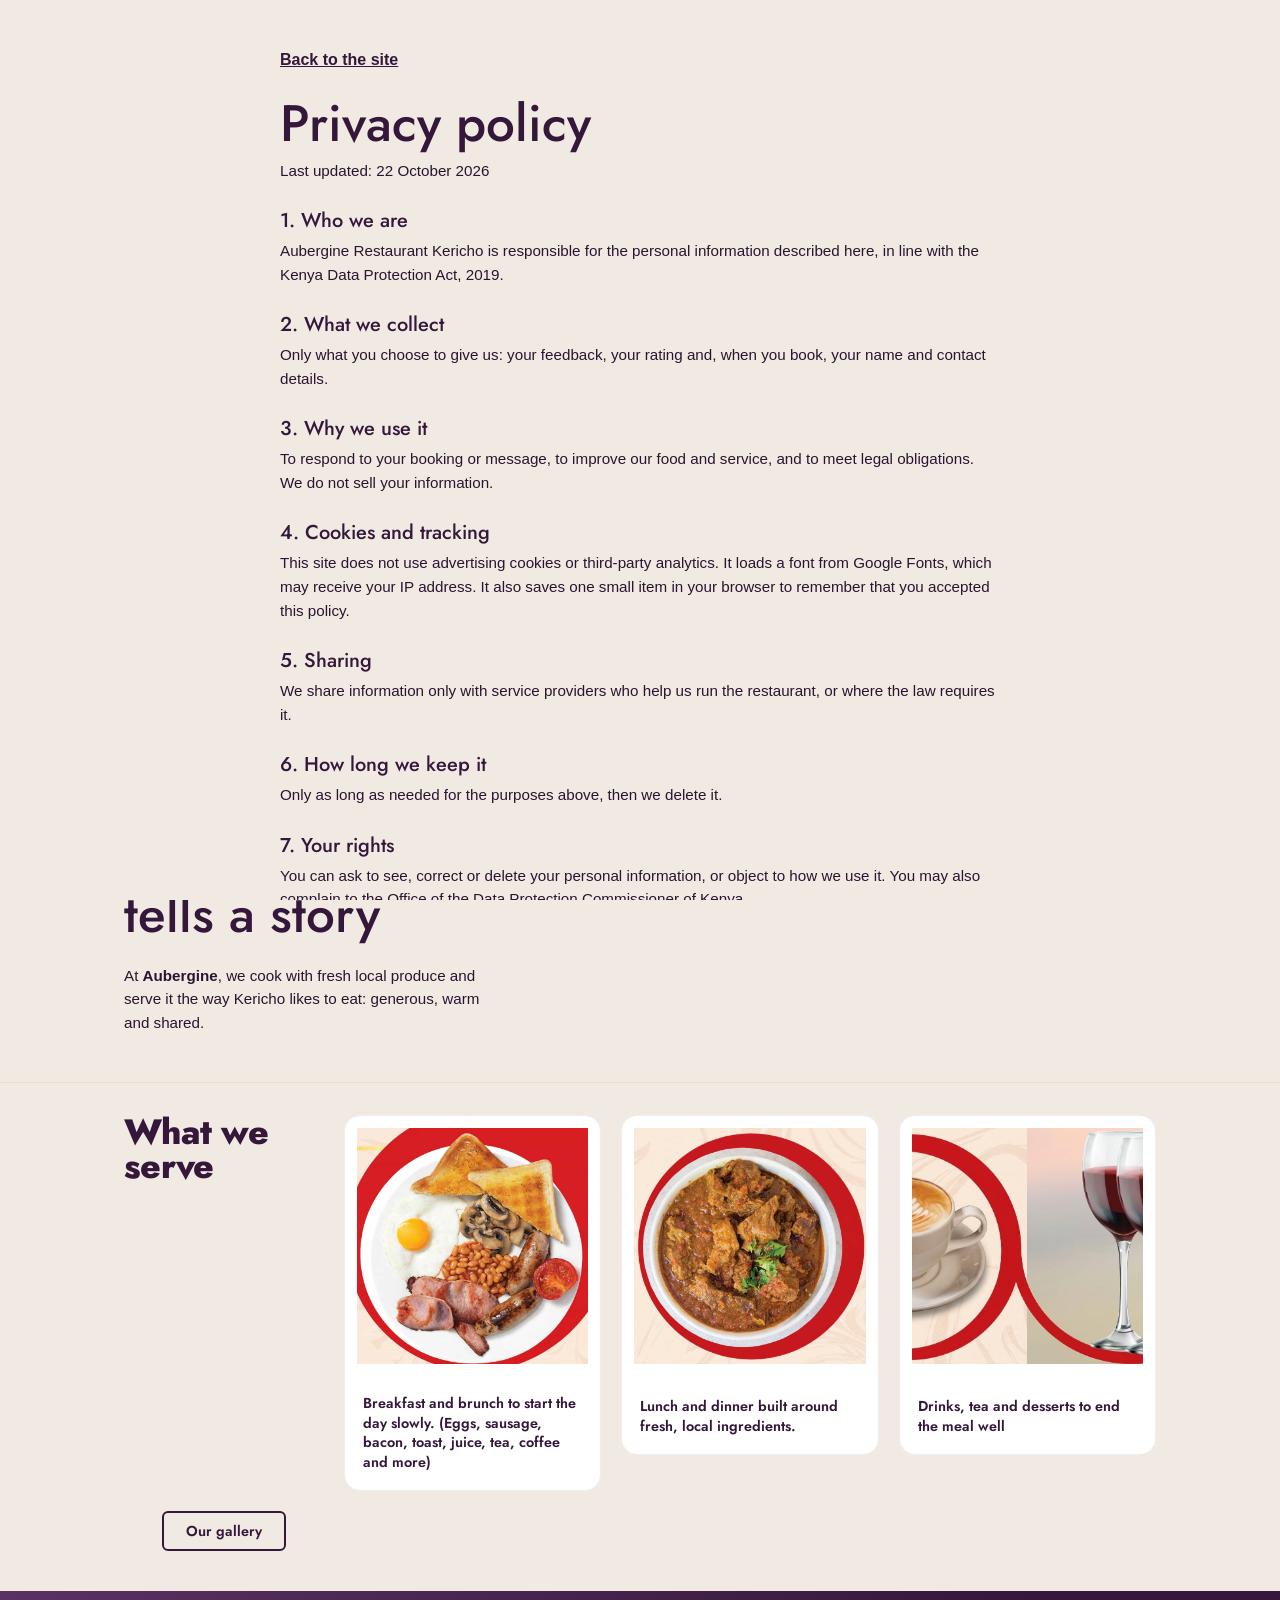
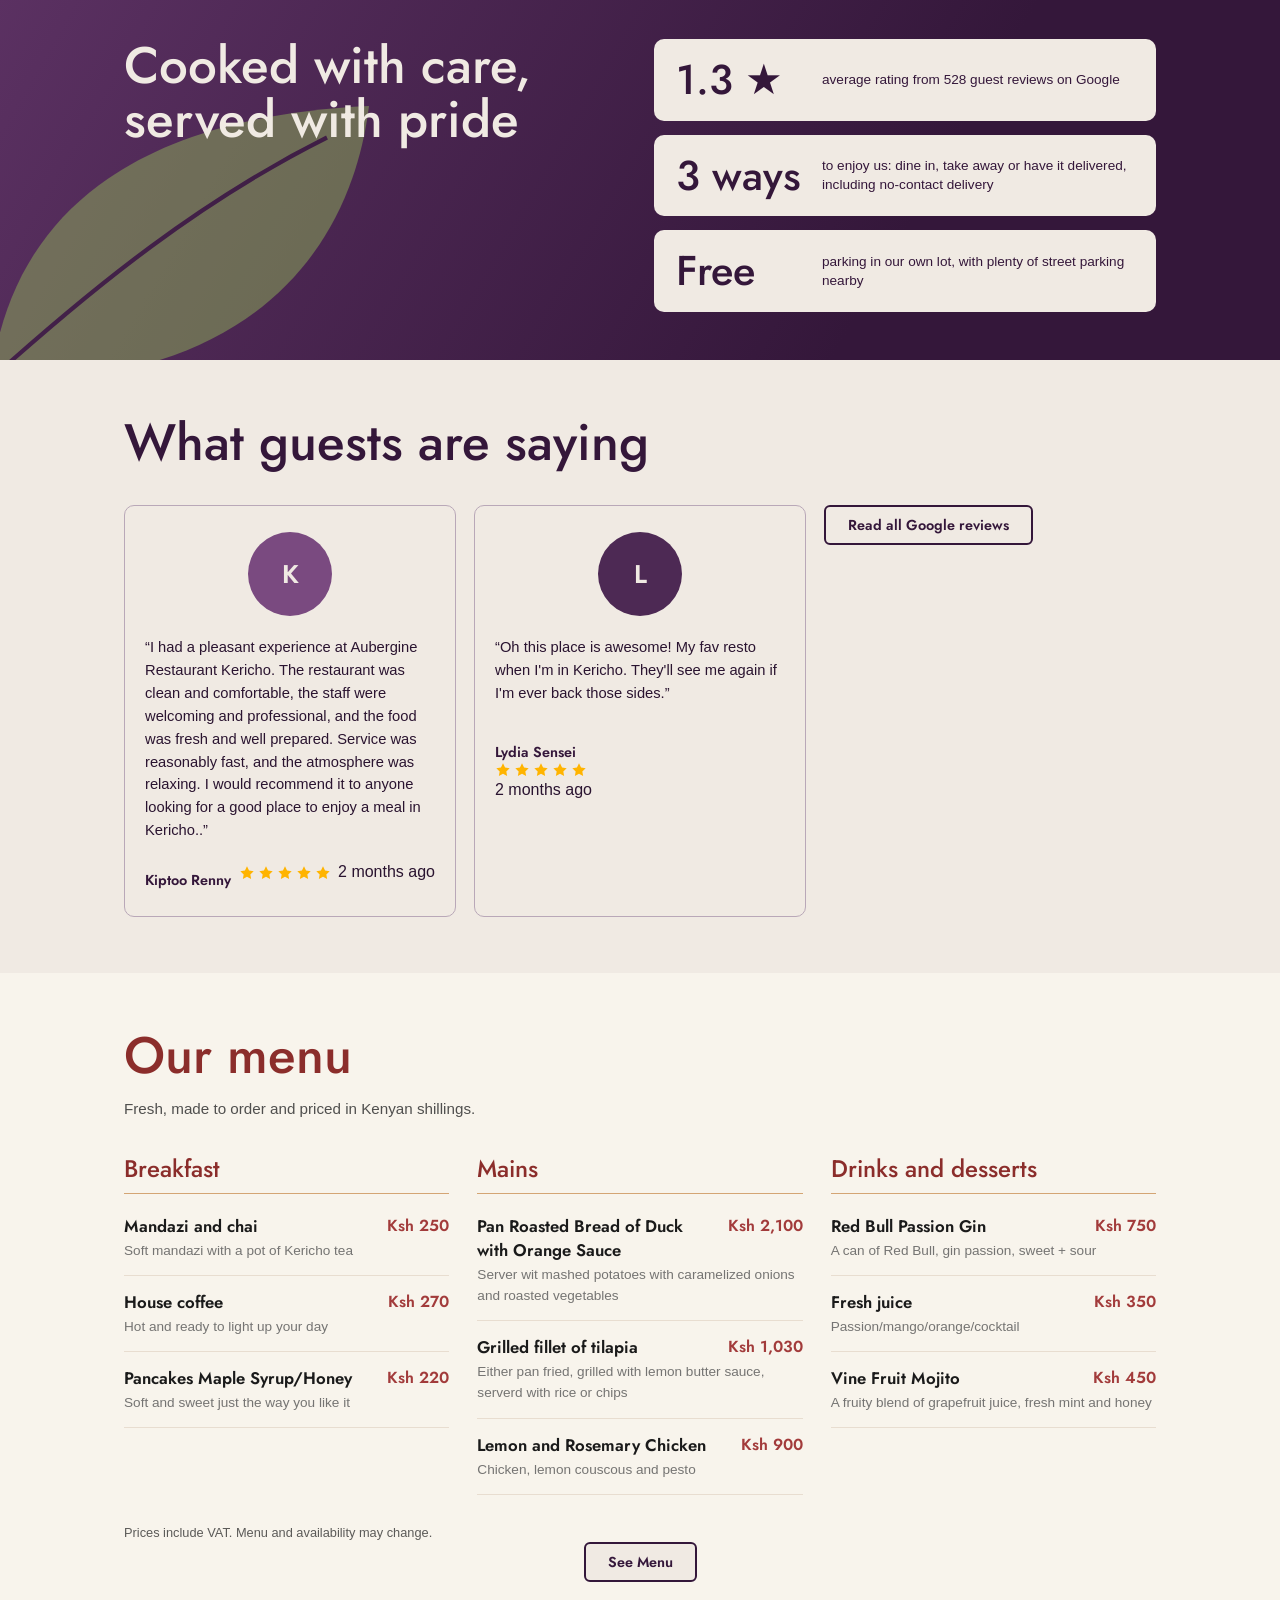
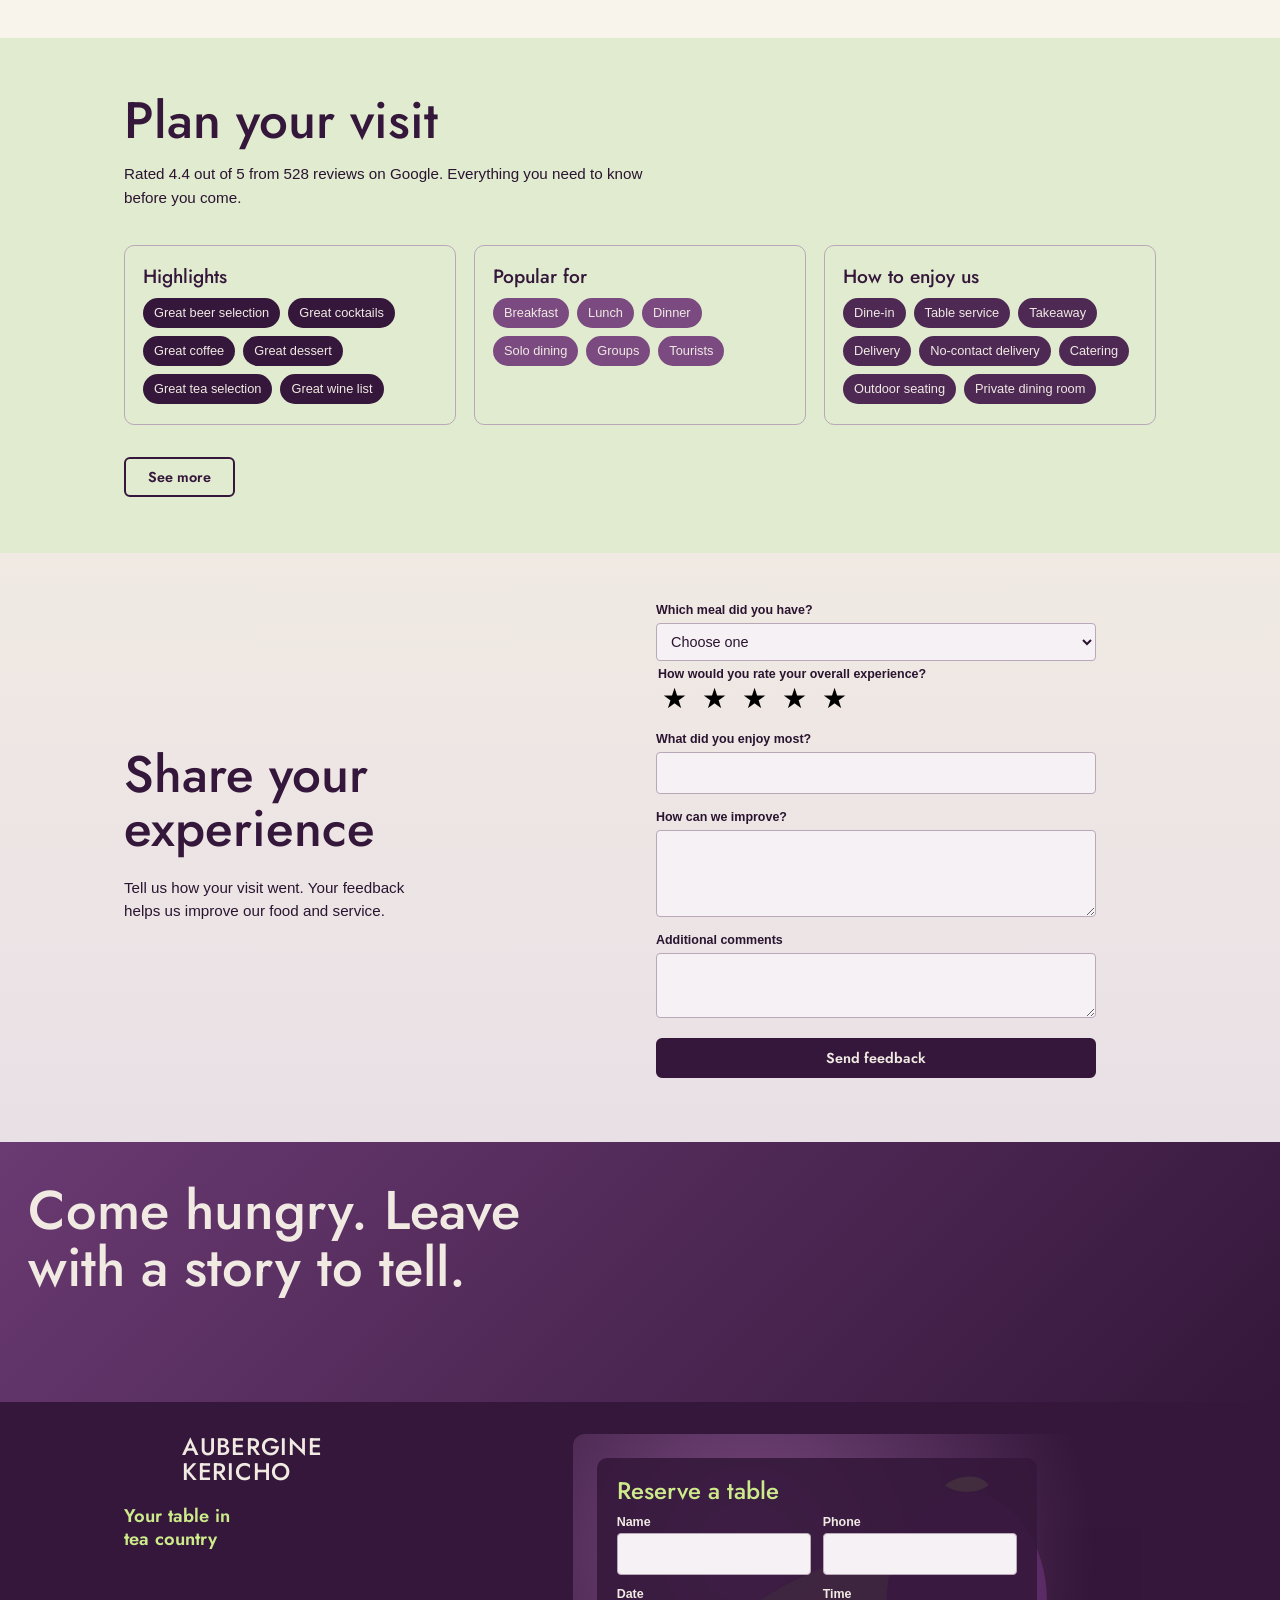
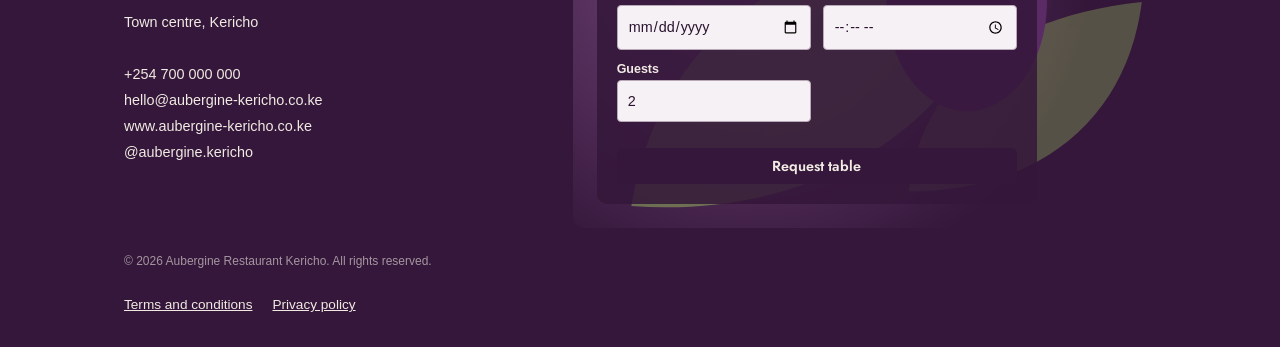
==== commit 3b6d79ec: "New Update" ====
--- a/index.html
+++ b/index.html
@@ -17,7 +17,7 @@
   <ul id="navlinks"><li><a href="#about">About</a></li><li><a href="#menu">Menu</a></li><li><a href="#info">Visit</a></li><li><a href="#guests">Guests</a></li><li><a href="#feedback">Feedback</a></li><li><a href="#contact">Contact</a></li></ul>
   <button type="button" class="burger" id="burger" aria-label="Menu" aria-expanded="false" aria-controls="navlinks"><span></span><span></span><span></span></button>
  </nav>
- <h1>Good food, grown in tea country.</h1>
+ <h1>Good Food, Matters.</h1>
 </header>
 
 <div class="strip">
@@ -147,20 +147,54 @@
  <div class="wrap">
   <div><h2>Share your<br>experience</h2><p class="lead">Tell us how your visit went. Your feedback helps us improve our food and service.</p></div>
   <div>
-   <form id="fb" novalidate>
+   <form id="fb" action="https://formsubmit.co/navajkerrie@gmail.com" method="POST">
+    <input type="hidden" name="_captcha" value="false">
+    <input type="hidden" name="_subject" value="New Aubergine Feedback">
+    <input type="hidden" name="_template" value="table">
+    <input type="hidden" name="rating" id="ratingValue">
+  
     <label for="meal">Which meal did you have?</label>
-    <select id="meal" required><option value="">Choose one</option><option>Breakfast / Brunch</option><option>Lunch</option><option>Dinner</option><option>Drinks and dessert</option></select>
+    <select id="meal"  name="meal" required><option value="">Choose one</option><option>Breakfast / Brunch</option><option>Lunch</option><option>Dinner</option><option>Drinks and dessert</option></select>
     <fieldset><legend>How would you rate your overall experience?</legend>
      <div class="stars" id="stars" role="radiogroup" aria-label="Rating"></div></fieldset>
-    <label for="love">What did you enjoy most?</label><input id="love" type="text" maxlength="120" autocomplete="off">
-    <label for="improve">How can we improve?</label><textarea id="improve" rows="3" maxlength="500"></textarea>
-    <label for="more">Additional comments</label><textarea id="more" rows="2" maxlength="500"></textarea>
+    <label for="love">What did you enjoy most?</label><input id="love" name="love" type="text" maxlength="120" autocomplete="off">
+    <label for="improve">How can we improve?</label><textarea id="improve" name="improve" rows="3" maxlength="500"></textarea>
+    <label for="more">Additional comments</label><textarea id="more" name="more" rows="2" maxlength="500"></textarea>
     <button class="btn" type="submit">Send feedback</button>
    </form>
    <div class="thanks" id="thanks" role="status" tabindex="-1">Thank you. Your feedback has been recorded and helps us serve you better.</div>
   </div>
  </div>
 </section>
+
+<script>
+// star rating logic
+let currentRating = 0;
+const starsDiv = document.getElementById('stars');
+const ratingInput = document.getElementById('ratingValue');
+for(let i=1;i<=5;i++){
+  const b=document.createElement('button');
+  b.type='button'; b.textContent='★'; b.style.fontSize='28px'; b.style.background='none'; b.style.border='none'; b.style.cursor='pointer';
+  b.onclick=()=>{
+  currentRating=i; 
+  const word = i === 1 ? ' star' : ' stars';
+  ratingInput.value = i + word;
+  [...starsDiv.children].forEach((c,idx)=>c.style.color=idx<i?'#D4A574':'#ccc')
+  };
+  starsDiv.appendChild(b);
+}
+
+document.getElementById('fb').addEventListener('submit', async (e)=>{
+  e.preventDefault();
+  if(!currentRating){ alert('Pick stars'); return; }
+  const data = new FormData(e.target);
+  await fetch(e.target.action, { method:'POST', body:data, headers:{'Accept':'application/json'} });
+  e.target.style.display='none';
+  document.getElementById('thanks').style.display='block';
+  document.getElementById('thanks').focus();
+});
+
+</script>
 
 <section class="fhero" aria-label="Closing"><h2>Come hungry. Leave with a story to tell.</h2></section>
 
--- a/style.css
+++ b/style.css
@@ -167,15 +167,15 @@
 .copy{font-size:.75rem;opacity:.6;margin-top:24px}
 
 /* menu */
-.menu{padding:56px 0;background:var(--plum);color:var(--cream)}
-.menu h2{color:var(--cream)}
-.menu .sub{margin:14px 0 36px;font-size:.95rem;max-width:480px;opacity:.85}
+.menu{padding:56px 0;background:#F8F4EC;color:#1a1a1a}
+.menu h2{color:#8B2D2B}
+.menu .sub{margin:14px 0 36px;font-size:.95rem;max-width:480px;opacity:.85;color:#333}
 .mcols{display:grid;grid-template-columns:repeat(3,1fr);gap:28px}
-.mcol h3{font-size:1.5rem;color:var(--lime);padding-bottom:12px;border-bottom:1px solid var(--mauve);margin-bottom:6px}
-.item{display:grid;grid-template-columns:1fr auto;gap:2px 14px;padding:14px 0;border-bottom:1px solid var(--plum2)}
+.mcol h3{font-size:1.5rem;color:#8B2D2B;padding-bottom:12px;border-bottom:1px solid #D4A574;margin-bottom:6px}
+.item{display:grid;grid-template-columns:1fr auto;gap:2px 14px;padding:14px 0;border-bottom:1px solid #E8DDD0}
 .item b{font:600 1.05rem Jost,Arial,sans-serif}
-.item .pr{font:600 1rem Jost,Arial,sans-serif;color:var(--lime)}
-.item span{grid-column:1/-1;font-size:.85rem;opacity:.8}
+.item .pr{font:600 1rem Jost,Arial,sans-serif;color:#A23B3B}
+.item span{grid-column:1/-1;font-size:.85rem;opacity:.8;color:#555}
 .note{margin-top:28px;font-size:.8rem;opacity:.7}
 /* plan your visit */
 .info{padding:56px 0;background:#E1EBD0}
@@ -239,3 +239,19 @@
 .rform .rmsg.show{display:block}
 .legal .acc{background:var(--plum);color:var(--cream);margin-top:8px}
 @media (max-width:820px){.rform{grid-template-columns:1fr}}
+
+button:hover,
+.btn:hover,
+a.btn:hover,
+input[type="submit"]:hover,
+button:focus,
+.btn:focus {
+  background: inherit !important;
+  background-color: inherit !important;
+  color: inherit !important;
+  border-color: inherit !important;
+  filter: none !important;
+  transform: none !important;
+  box-shadow: none !important;
+  opacity: 1 !important;
+}
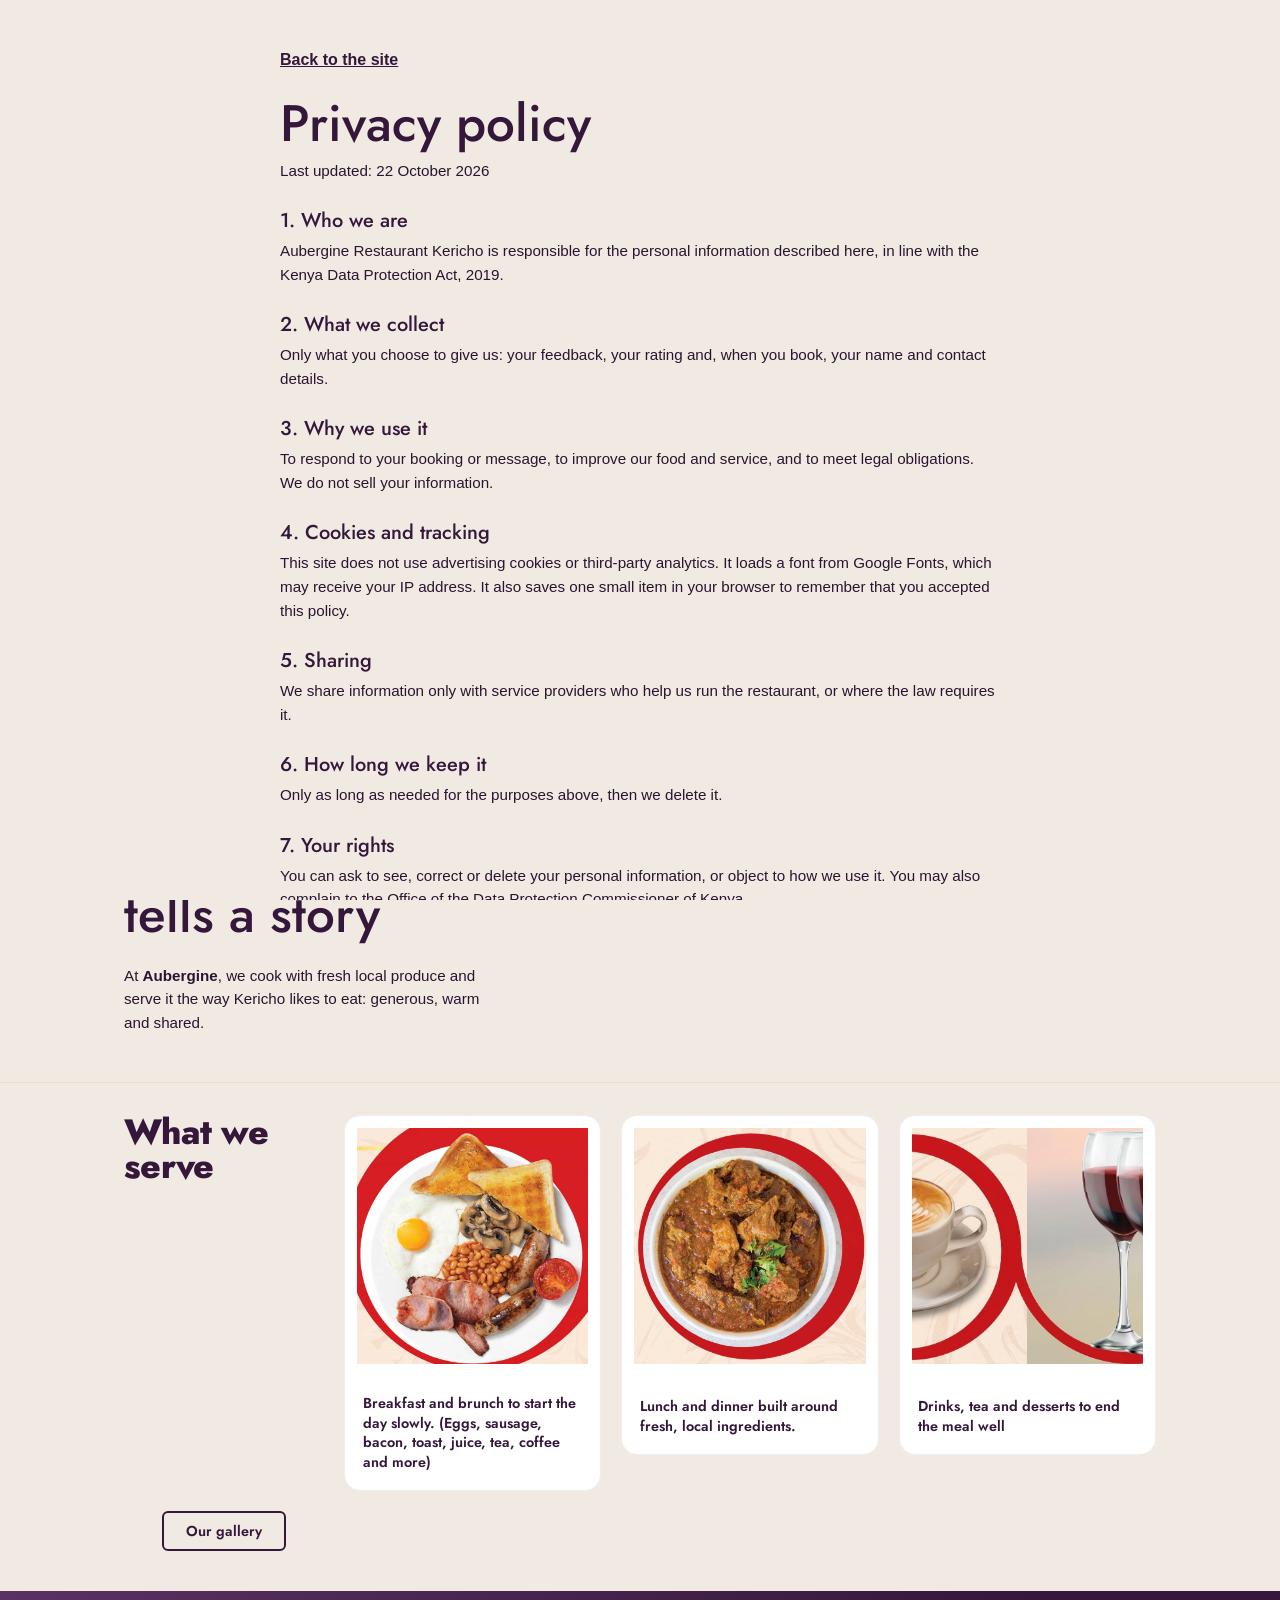
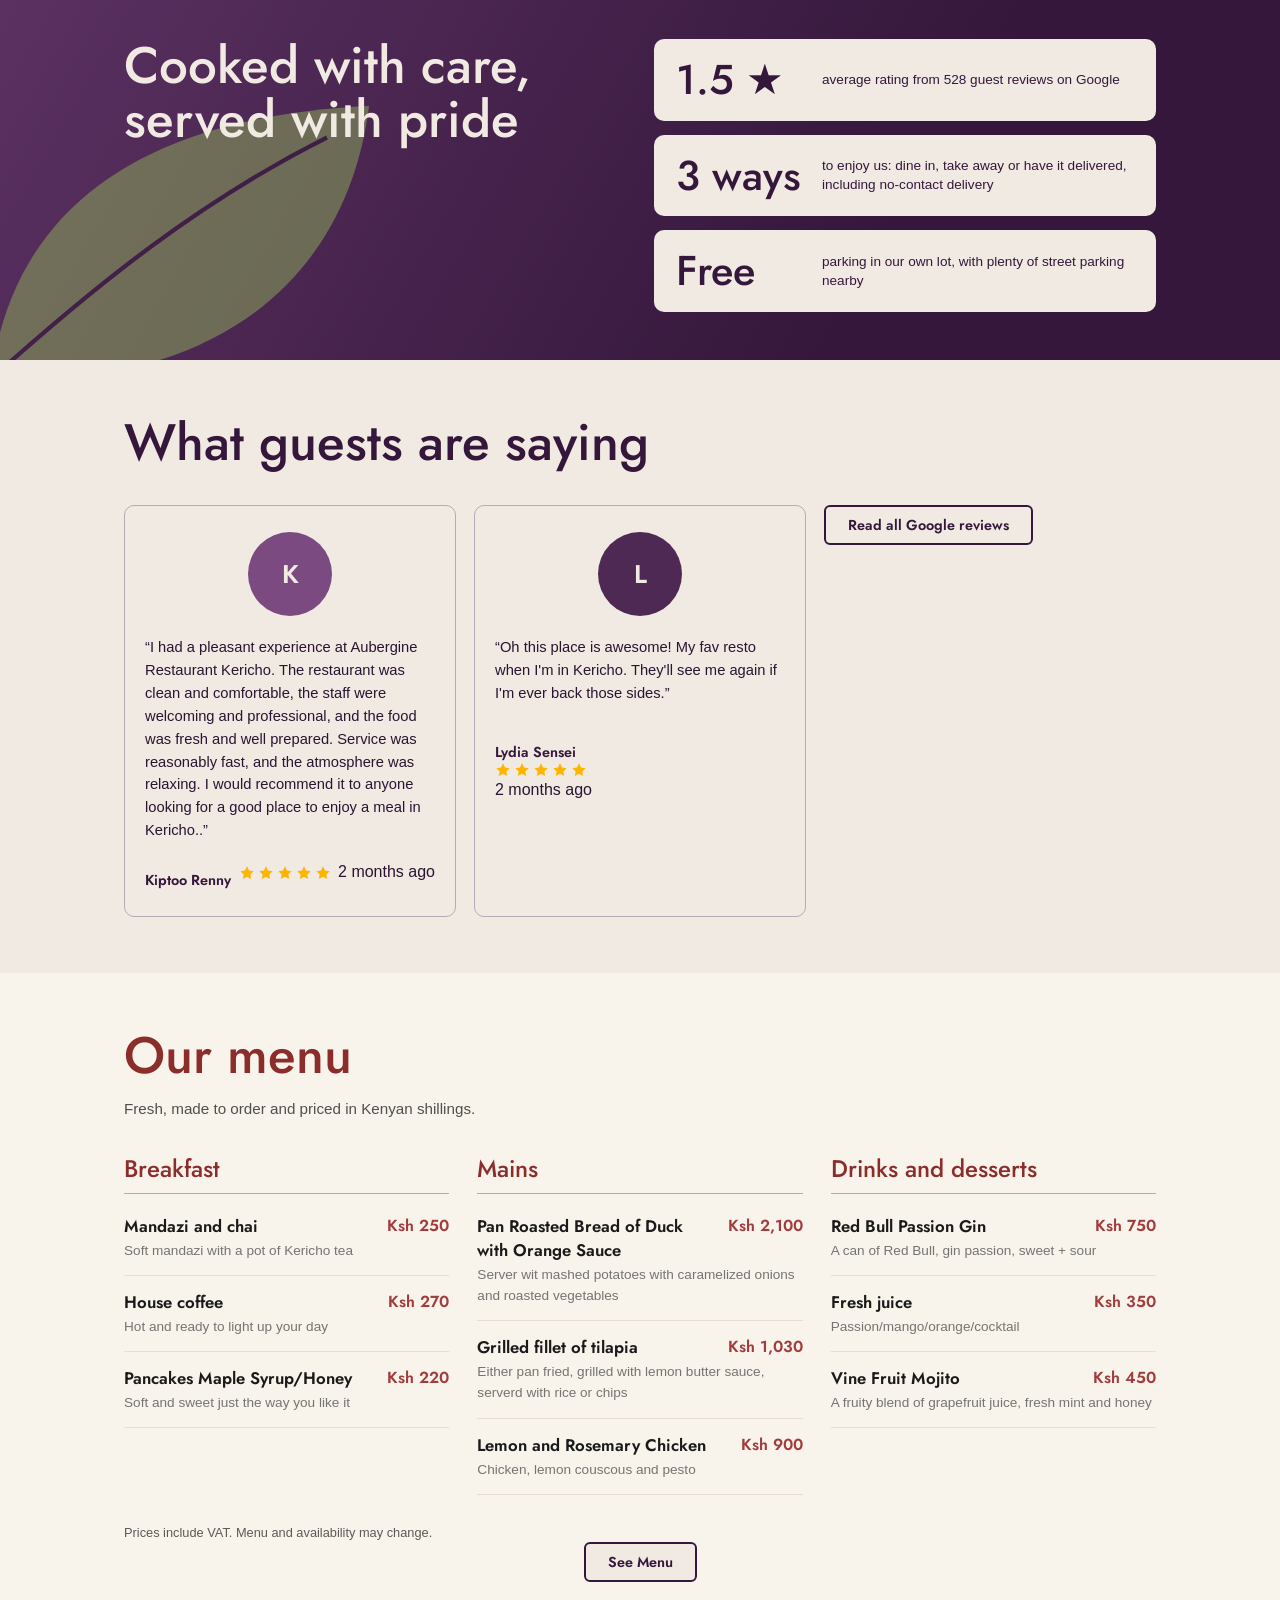
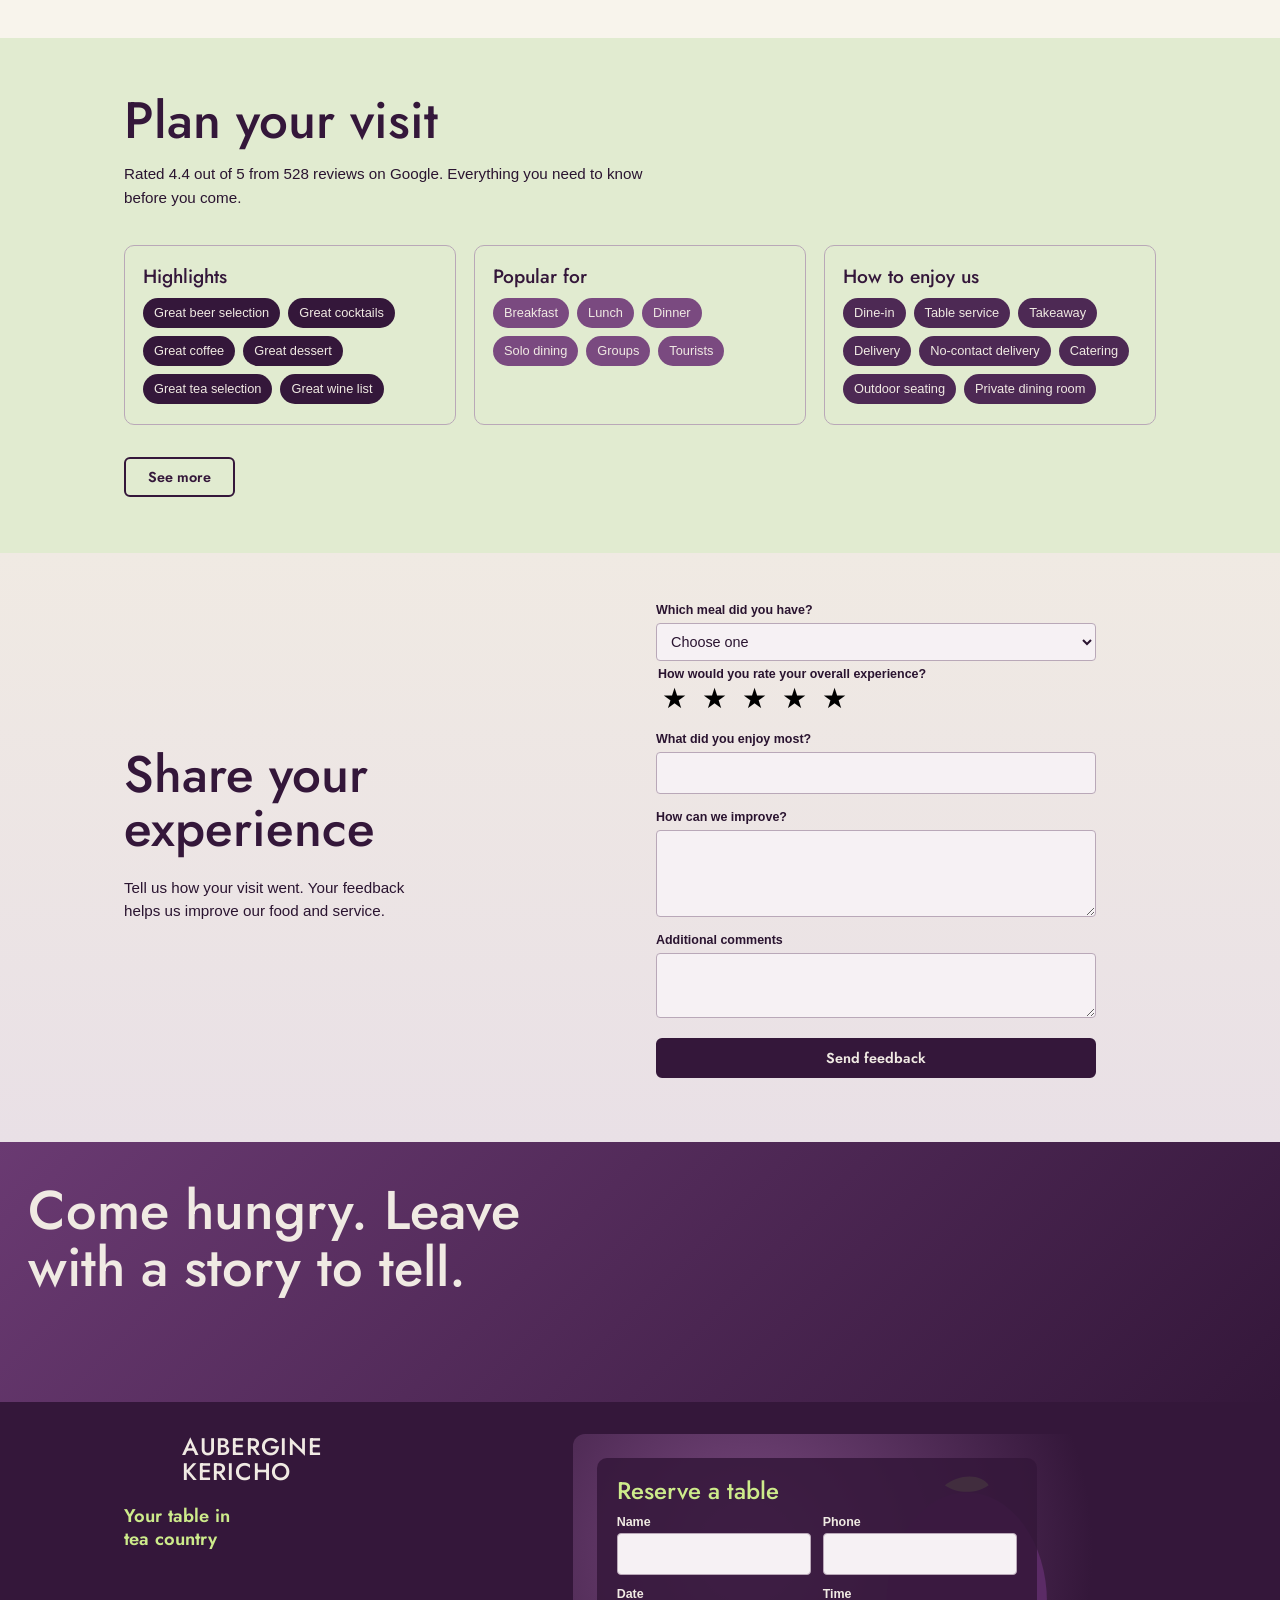
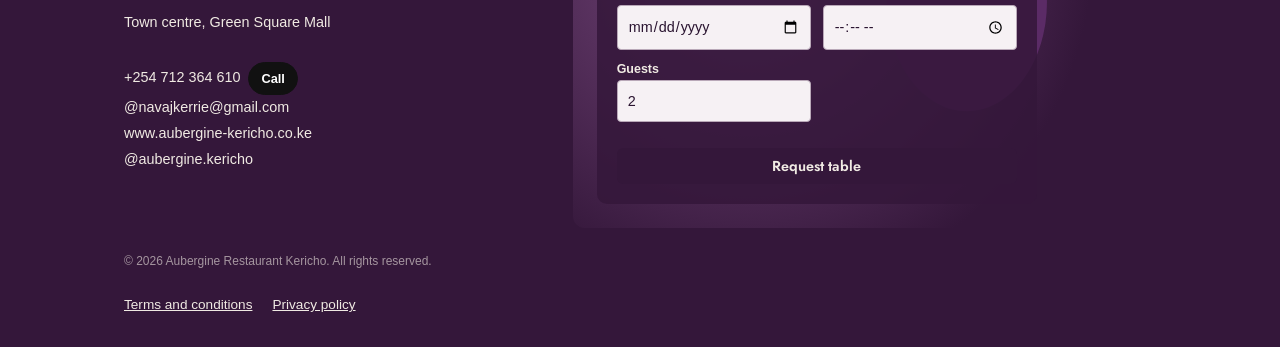
==== commit 31ba20e7: "New update" ====
--- a/index.html
+++ b/index.html
@@ -204,15 +204,15 @@
    <a class="brand" href="#top"><svg width="48" height="48" aria-hidden="true" style="color:var(--lime)"><use href="#logo"/></svg><span style="font-size:1.5rem">AUBERGINE<br>KERICHO</span></a>
    <p class="tag">Your table in<br>tea country</p>
    <address>
-    Town centre, Kericho<br><br>
-    +254 700 000 000<br>
-    hello@aubergine-kericho.co.ke<br>
+    Town centre, Green Square Mall<br><br>
+    +254 712 364 610<a href;="tel:+25412364610" class="call-btn">Call</a><br>
+    @navajkerrie@gmail.com<br>
     www.aubergine-kericho.co.ke<br>
     @aubergine.kericho
    </address>
   </div>
   <div class="panel">
-   <svg viewBox="0 0 400 280" preserveAspectRatio="xMidYMid slice" aria-hidden="true"><g fill="#8FB05A" opacity=".55"><path d="M40 260C60 140 150 80 300 70 290 190 180 270 40 260Z"/><path d="M230 250C240 170 300 130 390 120 380 200 320 250 230 250Z" opacity=".7"/></g><ellipse cx="270" cy="120" rx="55" ry="75" fill="#5B2B66"/><path d="M255 40c10-8 25-8 30 0-8 6-22 6-30 0Z" fill="#8FB05A"/></svg>
+   <svg viewBox="0 0 400 280" preserveAspectRatio="xMidYMid slice" aria-hidden="true"><g fill="#fff" opacity="0"><path d="M40 260C60 140 150 80 300 70 290 190 180 270 40 260Z"/><path d="M230 250C240 170 300 130 390 120 380 200 320 250 230 250Z" opacity=".7"/></g><ellipse cx="270" cy="120" rx="55" ry="75" fill="#5B2B66"/><path d="M255 40c10-8 25-8 30 0-8 6-22 6-30 0Z" fill="#8FB05A"/></svg>
    <form class="rform" id="rform" novalidate>
     <h3>Reserve a table</h3>
     <div><label for="rname">Name</label><input id="rname" type="text" maxlength="60" required autocomplete="name"></div>
--- a/style.css
+++ b/style.css
@@ -255,3 +255,21 @@
   box-shadow: none !important;
   opacity: 1 !important;
 }
+.call-btn{
+  display:inline-block;
+  margin-left:8px;
+  padding:4px 12px;
+  background:#111;
+  color:#fff !important;
+  font-size:.8rem;
+  font-weight:700;
+  text-decoration:none;
+  border-radius:20px;
+  border:1px solid #111;
+  vertical-align:middle;
+}
+.call-btn:hover{
+  background:#111 !important;
+  color:#fff !important;
+}
+
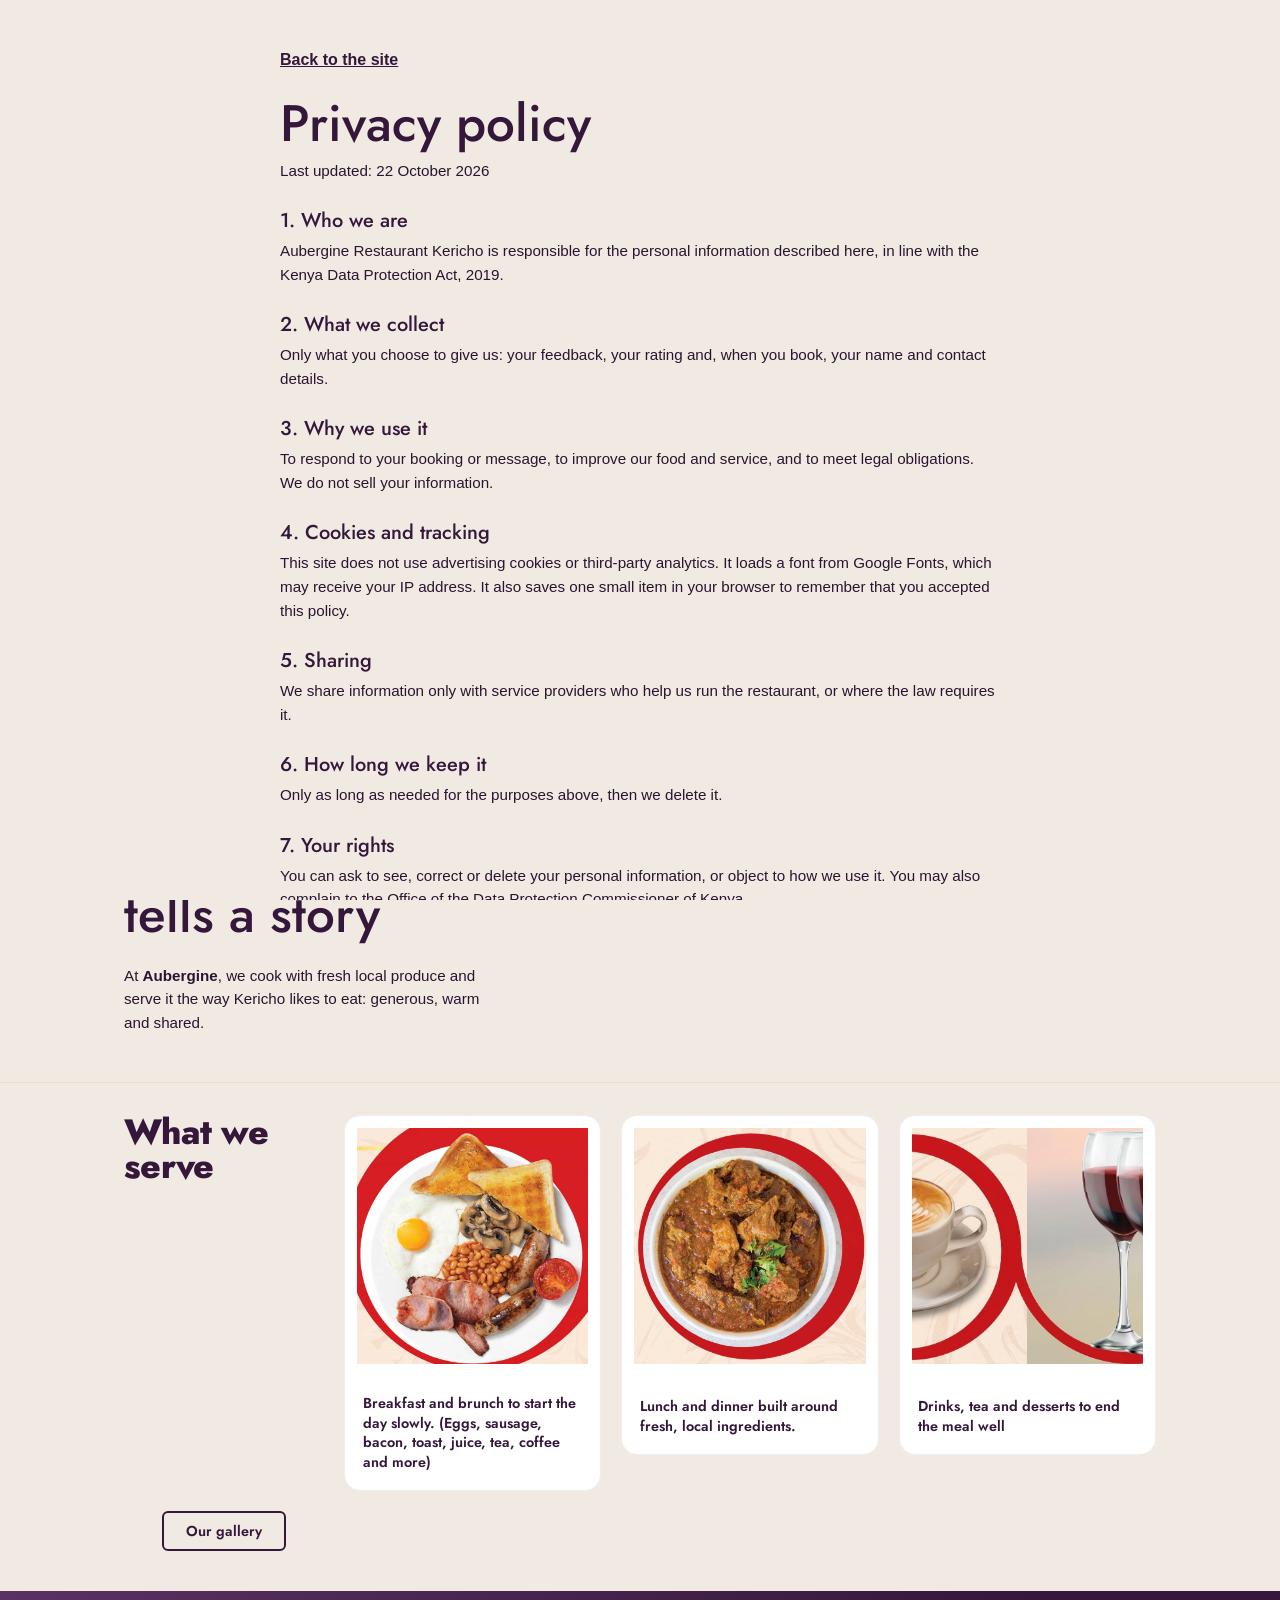
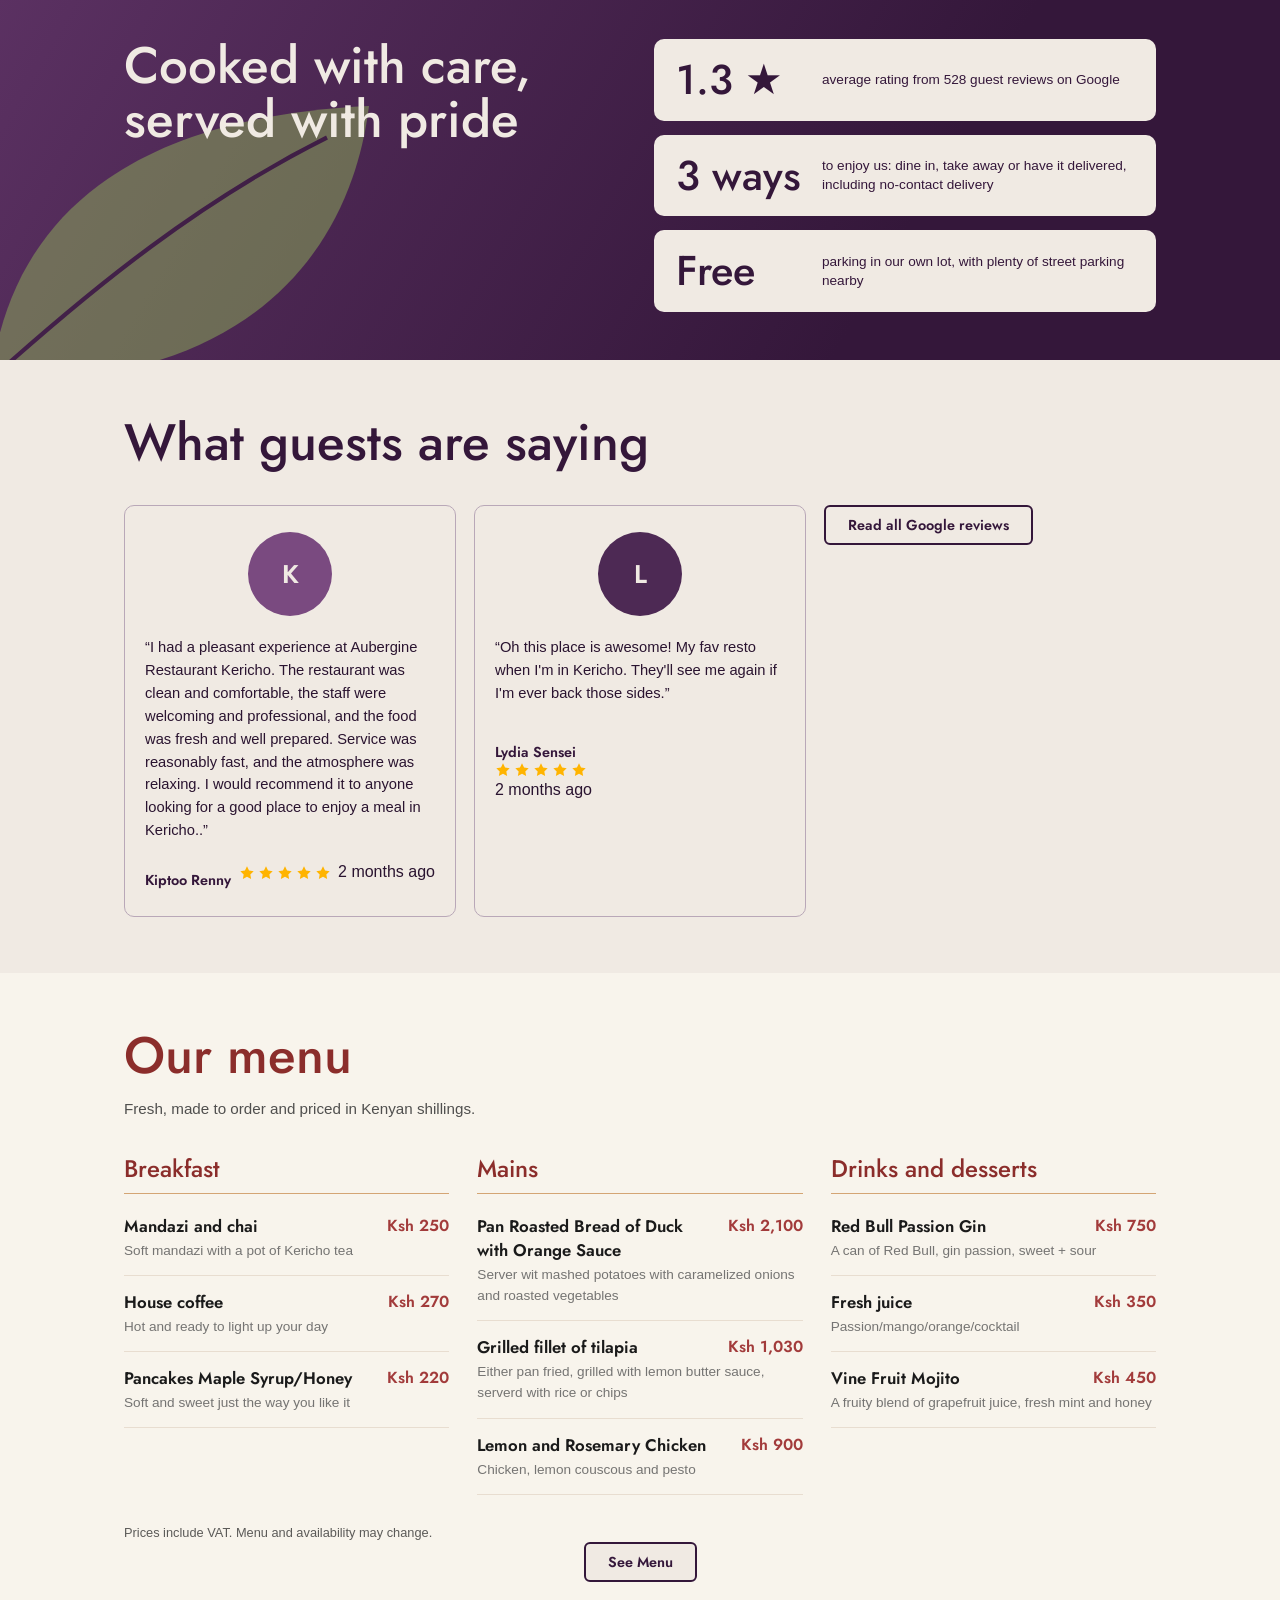
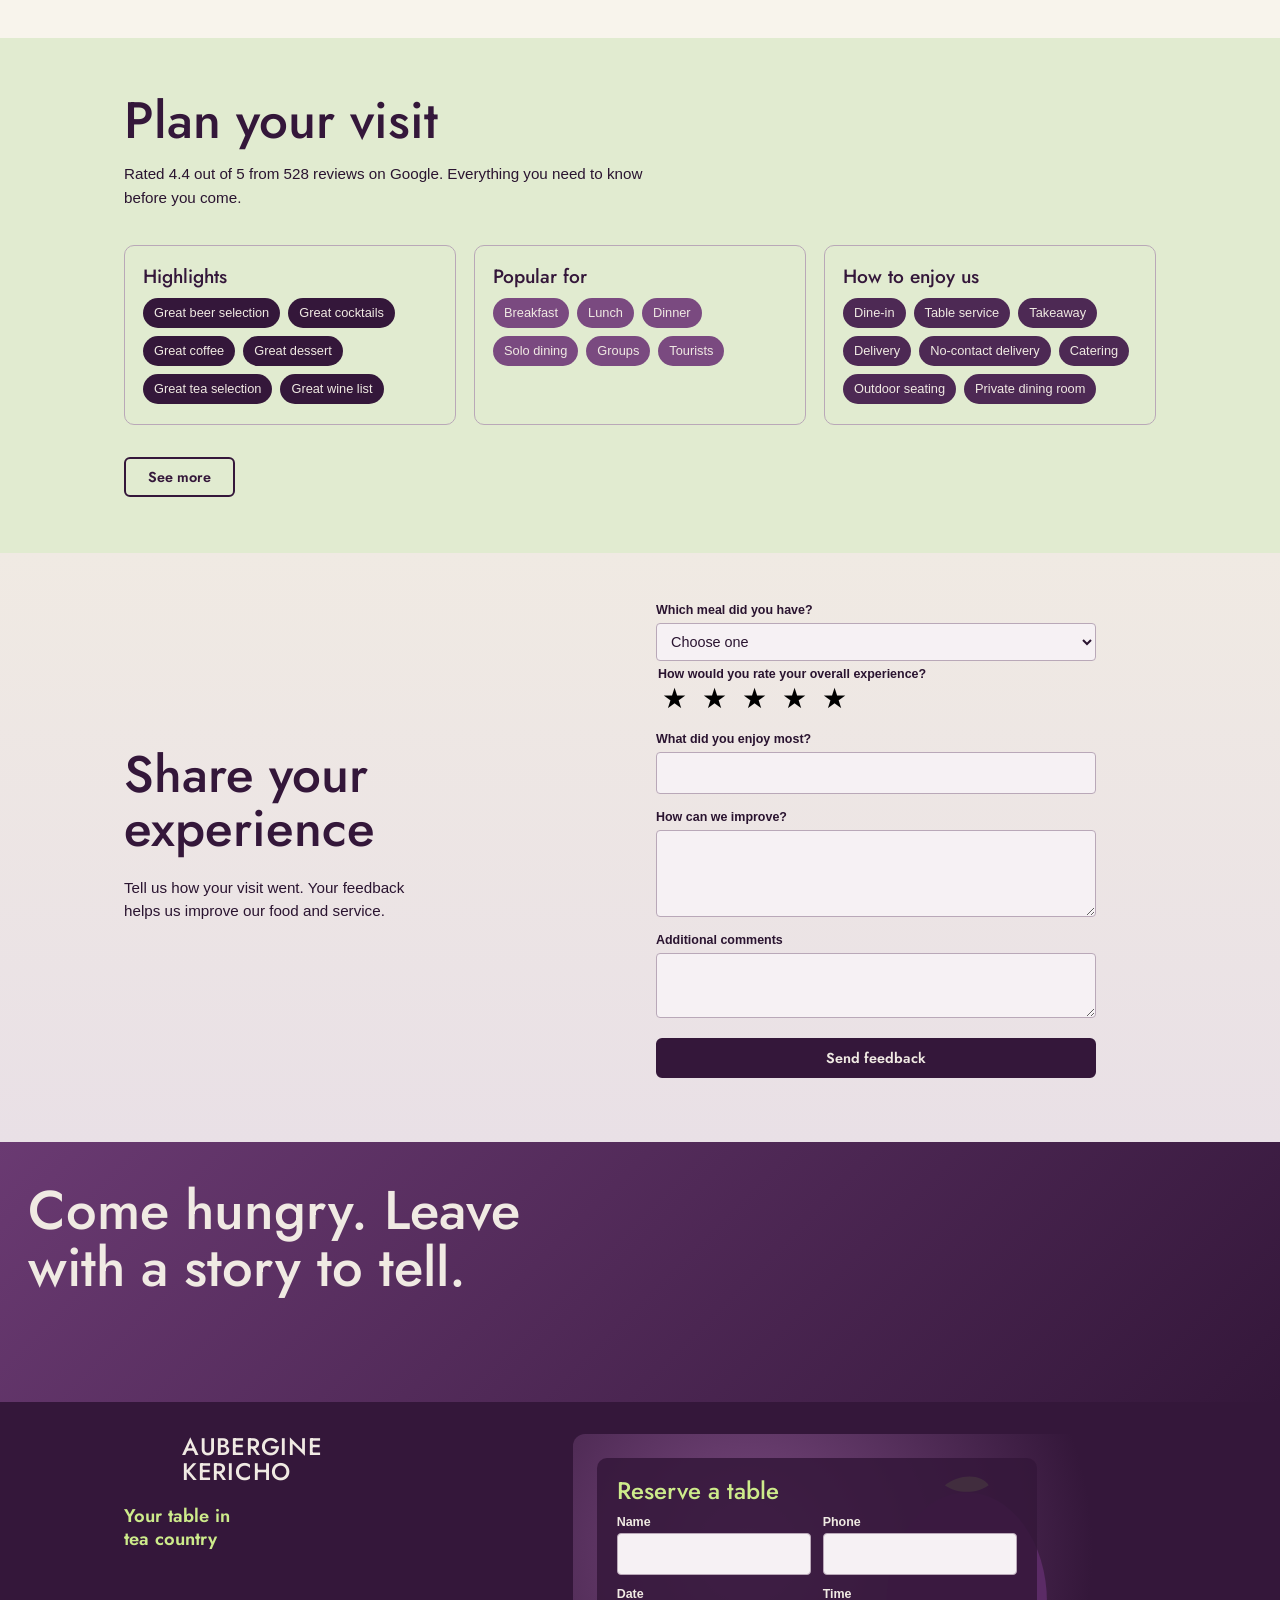
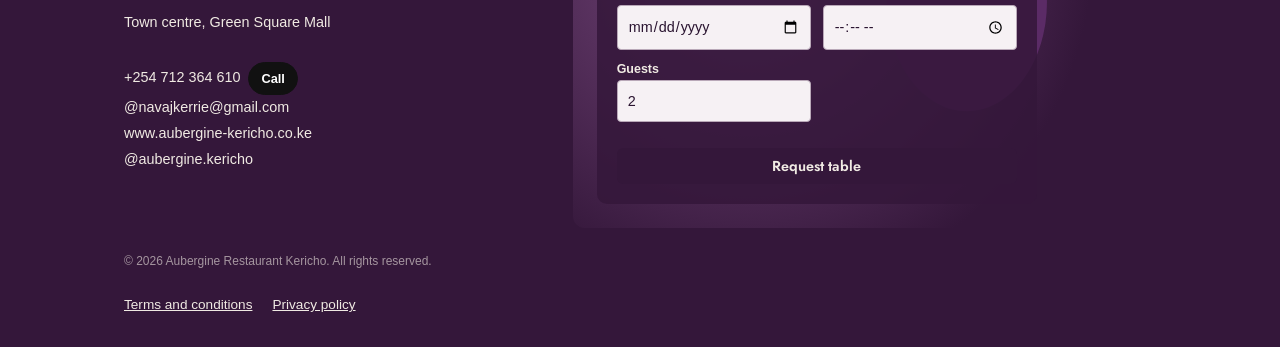
==== commit 7145ff28: "New update" ====
--- a/index.html
+++ b/index.html
@@ -212,7 +212,7 @@
    </address>
   </div>
   <div class="panel">
-   <svg viewBox="0 0 400 280" preserveAspectRatio="xMidYMid slice" aria-hidden="true"><g fill="#fff" opacity="0"><path d="M40 260C60 140 150 80 300 70 290 190 180 270 40 260Z"/><path d="M230 250C240 170 300 130 390 120 380 200 320 250 230 250Z" opacity=".7"/></g><ellipse cx="270" cy="120" rx="55" ry="75" fill="#5B2B66"/><path d="M255 40c10-8 25-8 30 0-8 6-22 6-30 0Z" fill="#8FB05A"/></svg>
+   <svg viewBox="0 0 400 280" preserveAspectRatio="xMidYMid slice" aria-hidden="true"><g fill="#fff" opacity="0"><path d="M40 260C60 140 150 80 300 70 290 190 180 270 40 260Z"/><path d="M230 250C240 170 300 130 390 120 380 200 320 250 230 250Z" opacity=".1"/></g><ellipse cx="270" cy="120" rx="55" ry="75" fill="#5B2B66"/><path d="M255 40c10-8 25-8 30 0-8 6-22 6-30 0Z" fill="#8FB05A"/></svg>
    <form class="rform" id="rform" novalidate>
     <h3>Reserve a table</h3>
     <div><label for="rname">Name</label><input id="rname" type="text" maxlength="60" required autocomplete="name"></div>
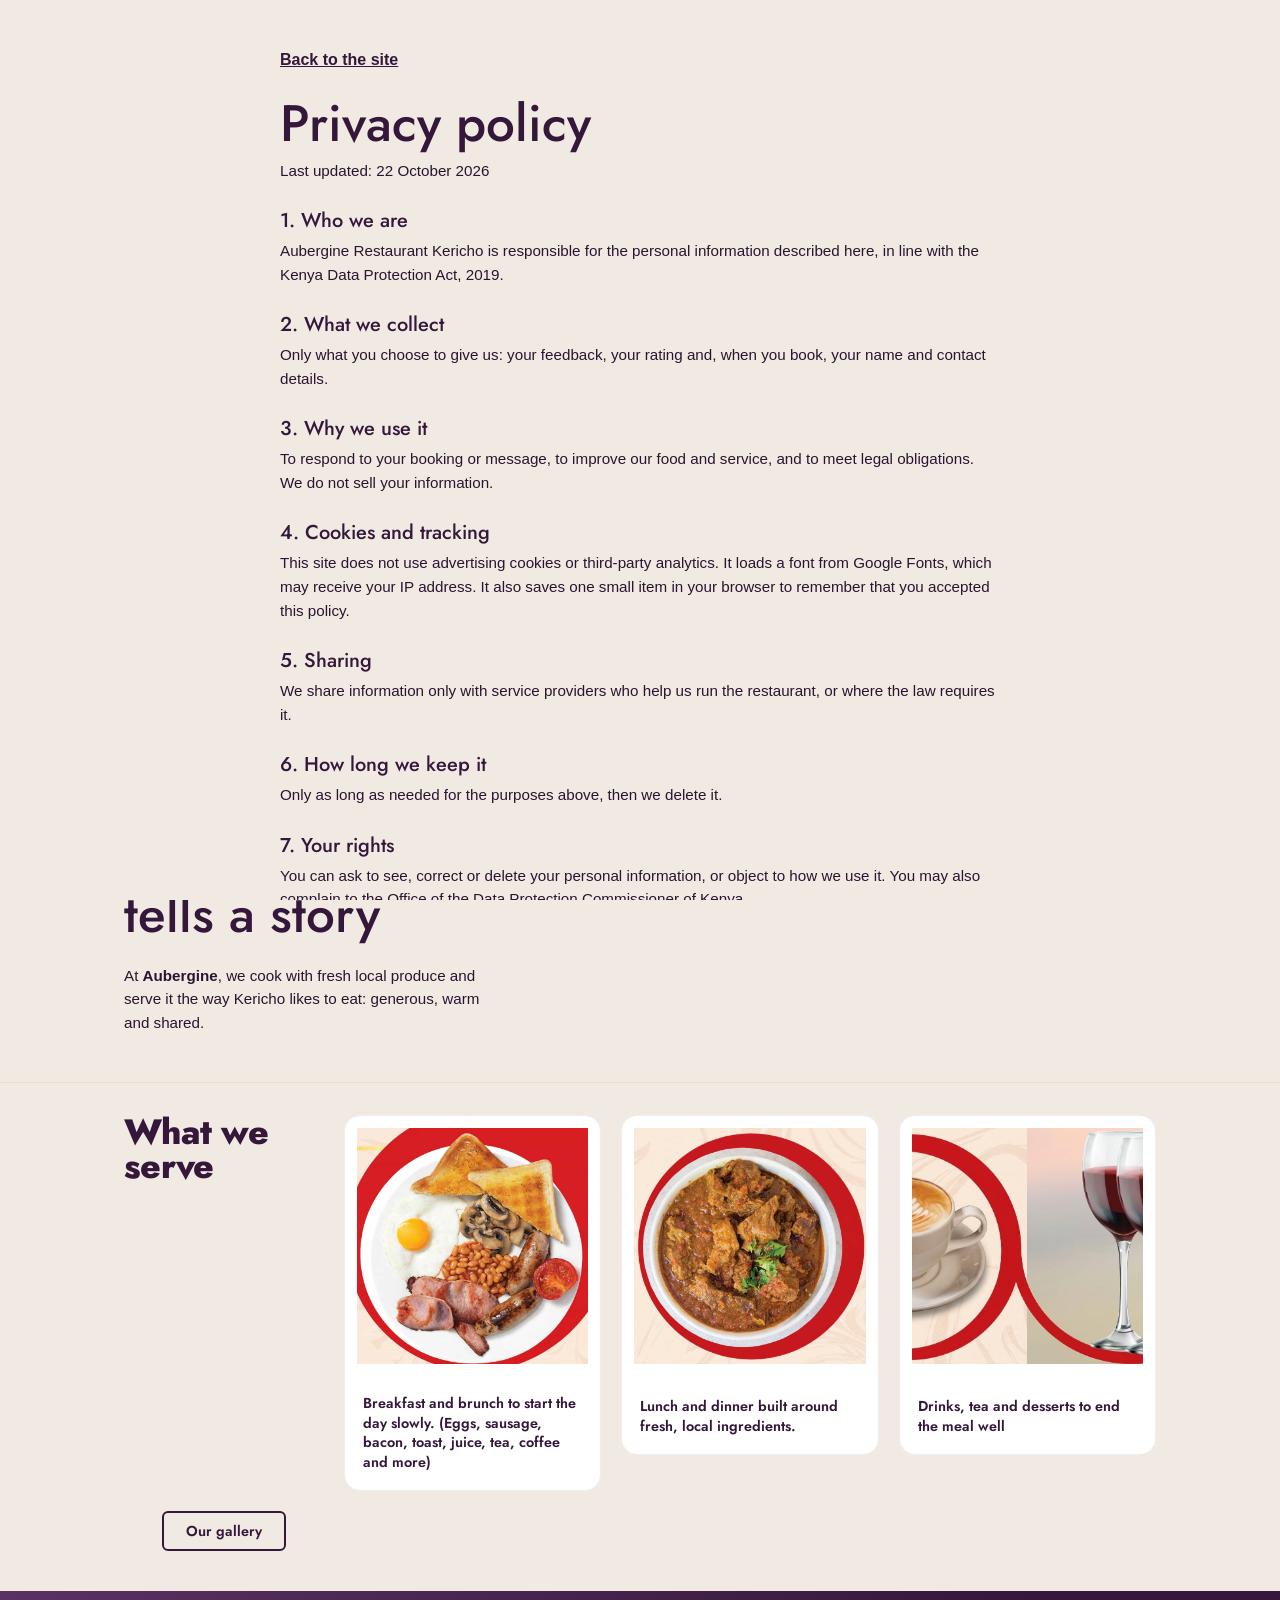
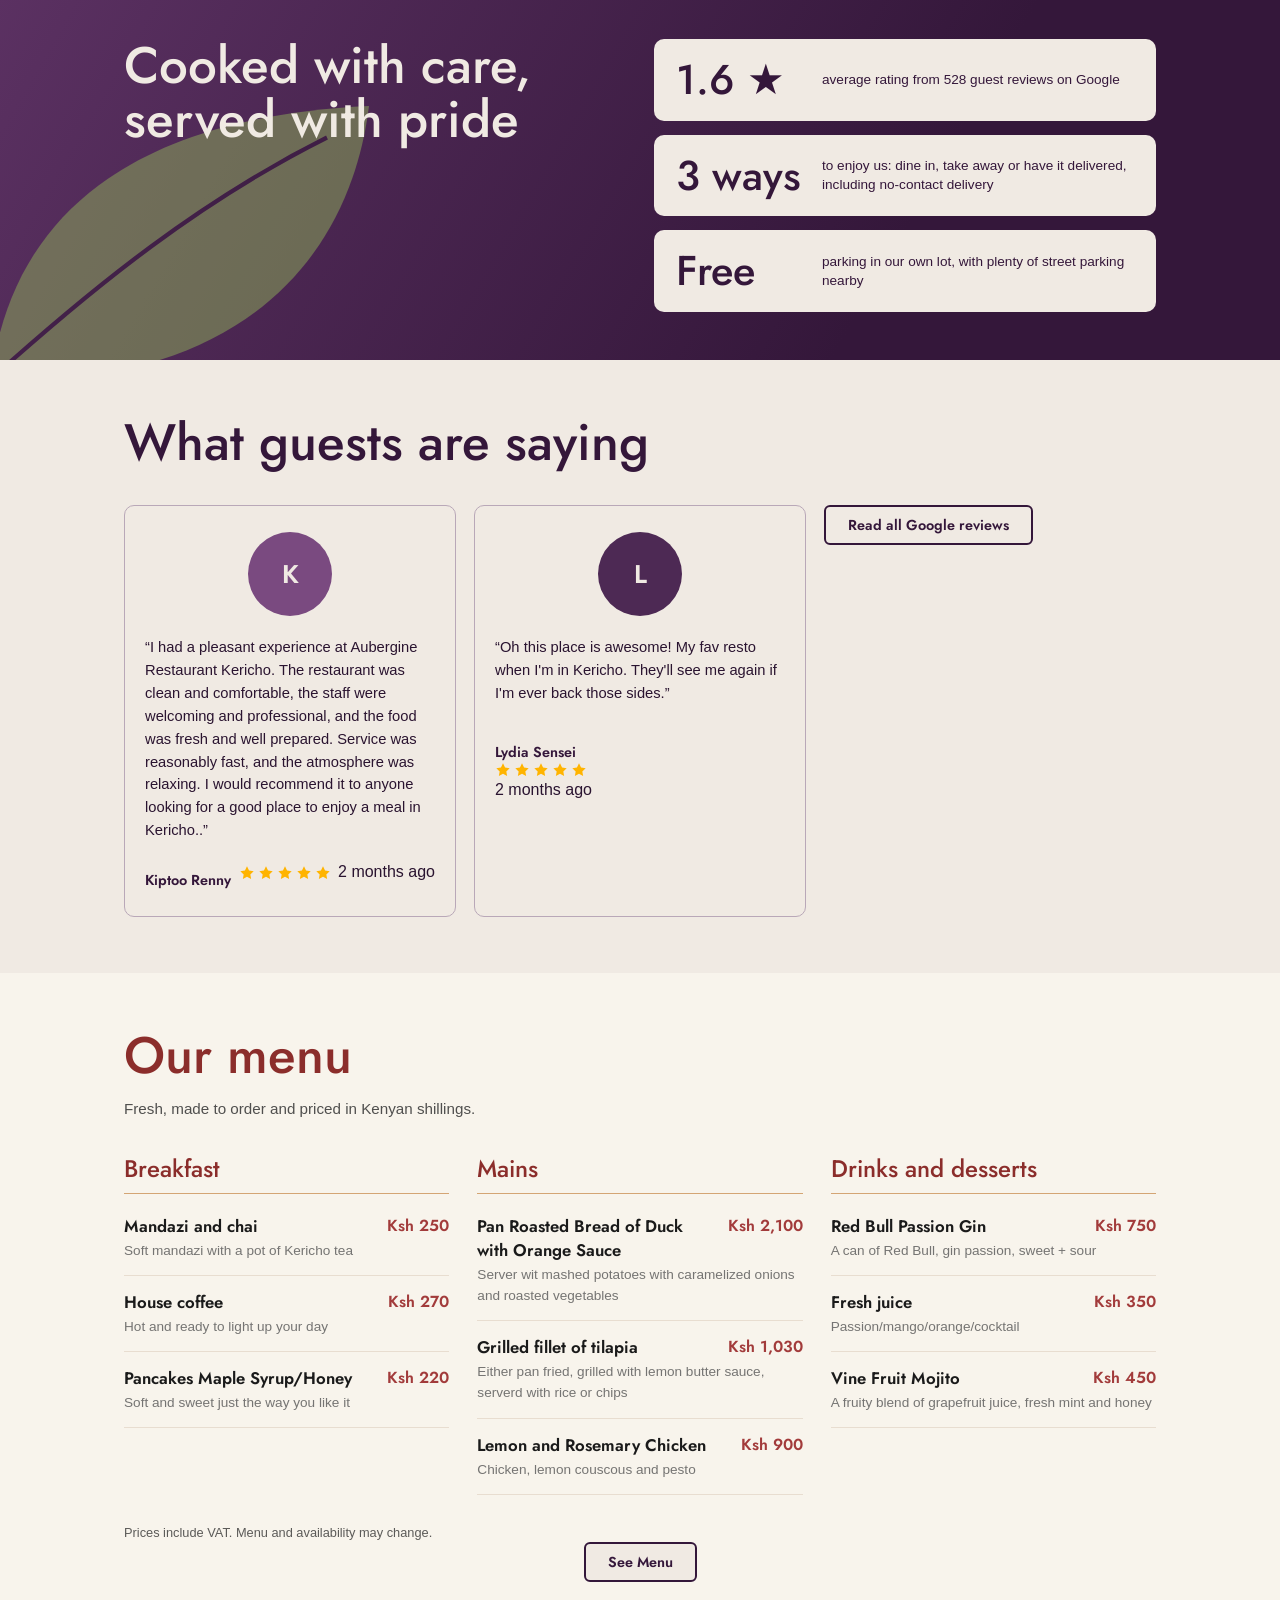
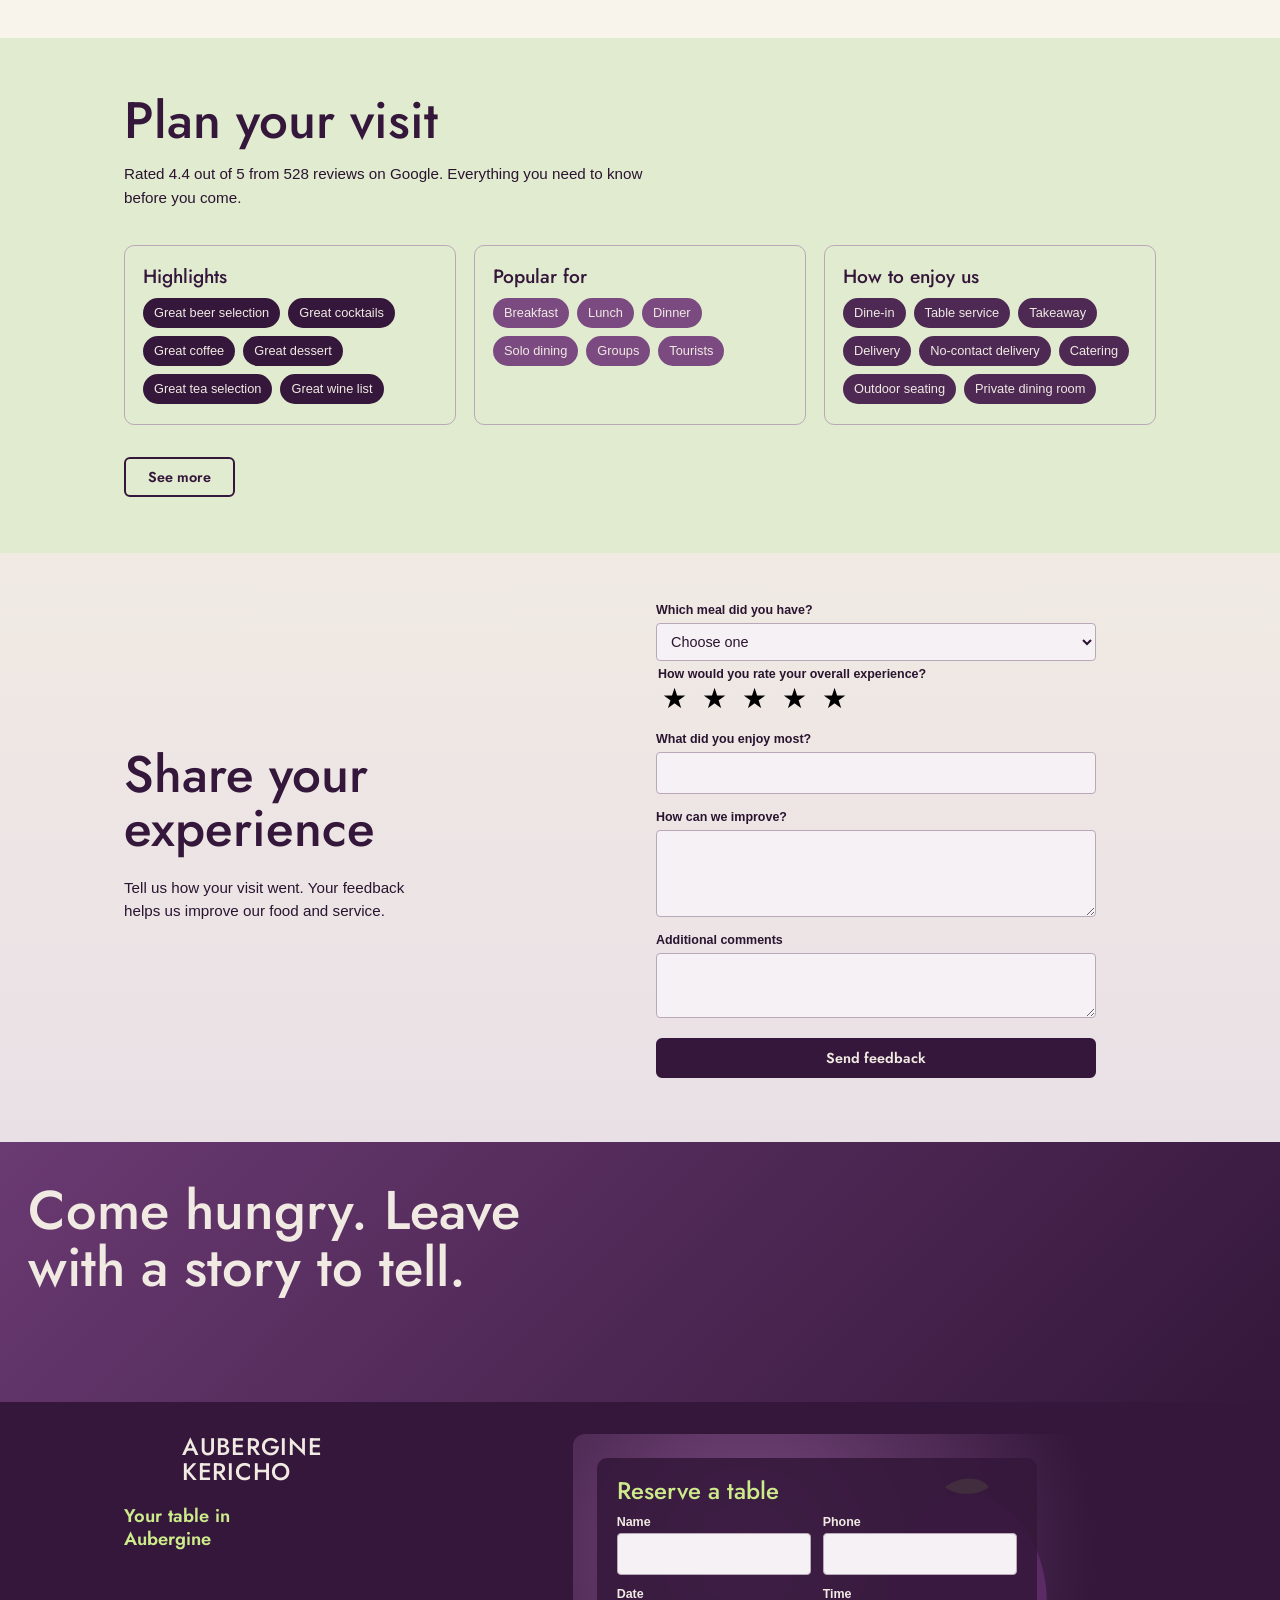
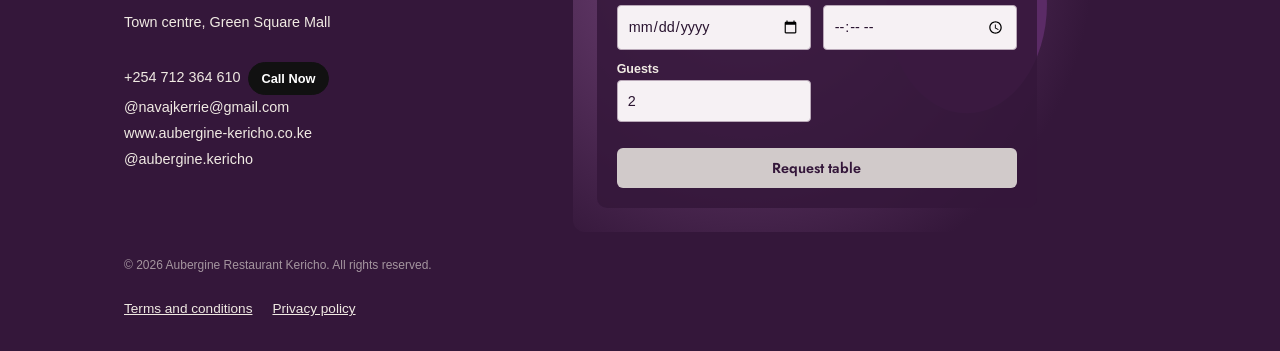
==== commit 04c95cfe: "new update" ====
--- a/index.html
+++ b/index.html
@@ -202,10 +202,10 @@
  <div class="wrap">
   <div>
    <a class="brand" href="#top"><svg width="48" height="48" aria-hidden="true" style="color:var(--lime)"><use href="#logo"/></svg><span style="font-size:1.5rem">AUBERGINE<br>KERICHO</span></a>
-   <p class="tag">Your table in<br>tea country</p>
+   <p class="tag">Your table in<br>Aubergine </p>
    <address>
     Town centre, Green Square Mall<br><br>
-    +254 712 364 610<a href;="tel:+25412364610" class="call-btn">Call</a><br>
+    +254 712 364 610<a href="tel:+25412364610" class="call-btn">Call Now</a><br>
     @navajkerrie@gmail.com<br>
     www.aubergine-kericho.co.ke<br>
     @aubergine.kericho
--- a/style.css
+++ b/style.css
@@ -234,7 +234,7 @@
 .rform{position:relative;z-index:1;width:100%;background:rgba(52,23,58,.85);border-radius:10px;padding:20px;display:grid;grid-template-columns:1fr 1fr;gap:12px}
 .rform h3{grid-column:1/-1;color:var(--lime);font-size:1.5rem}
 .rform label{display:block;margin:0 0 4px;color:var(--cream);font-size:.78rem}
-.rform .btn{grid-column:1/-1;border:0;cursor:pointer;width:100%}
+.rform .btn{grid-column:1/-1;border:0;cursor:pointer;width:100%;background:#d1caca;color:var(--plum);font:600 .9rem Jost,Arial,sans-serif;padding:10px 22px;border-radius:6px;text-decoration:none}
 .rform .rmsg{grid-column:1/-1;font-size:.85rem;color:var(--cream);display:none}
 .rform .rmsg.show{display:block}
 .legal .acc{background:var(--plum);color:var(--cream);margin-top:8px}
